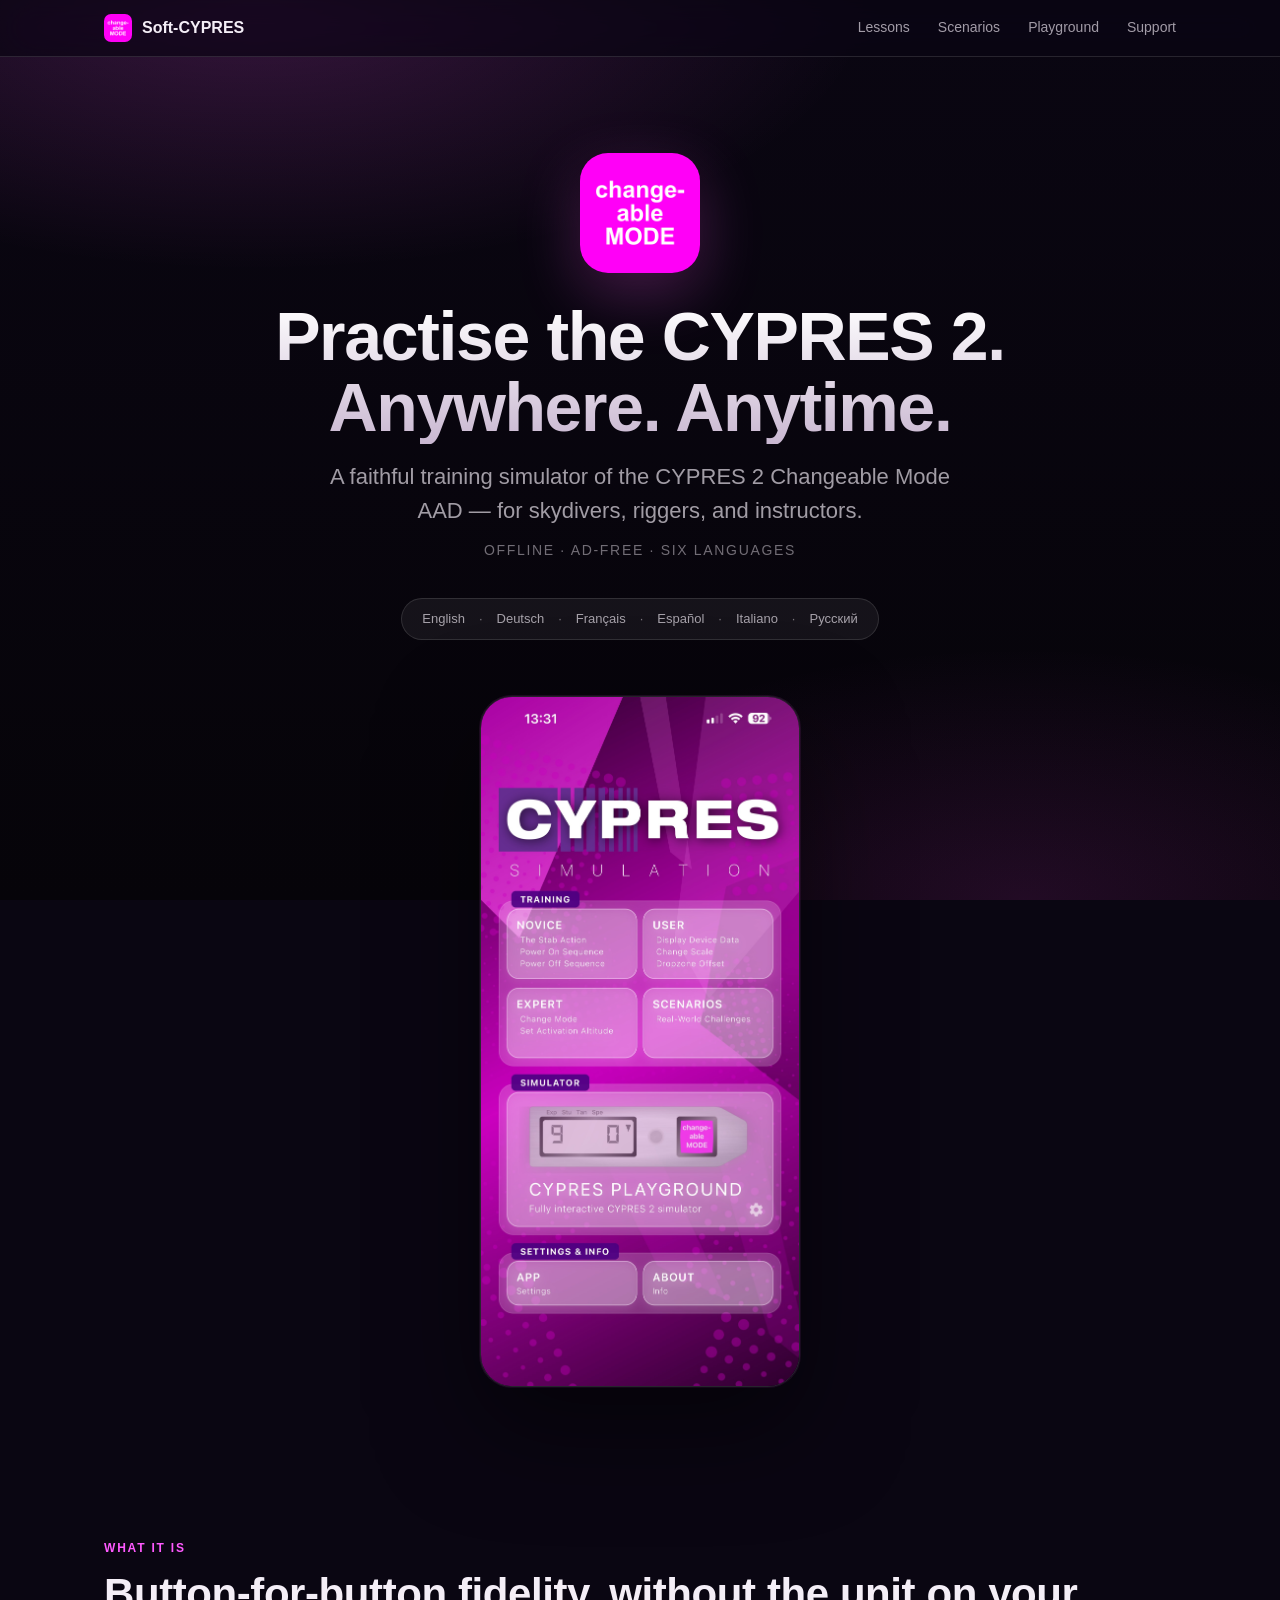
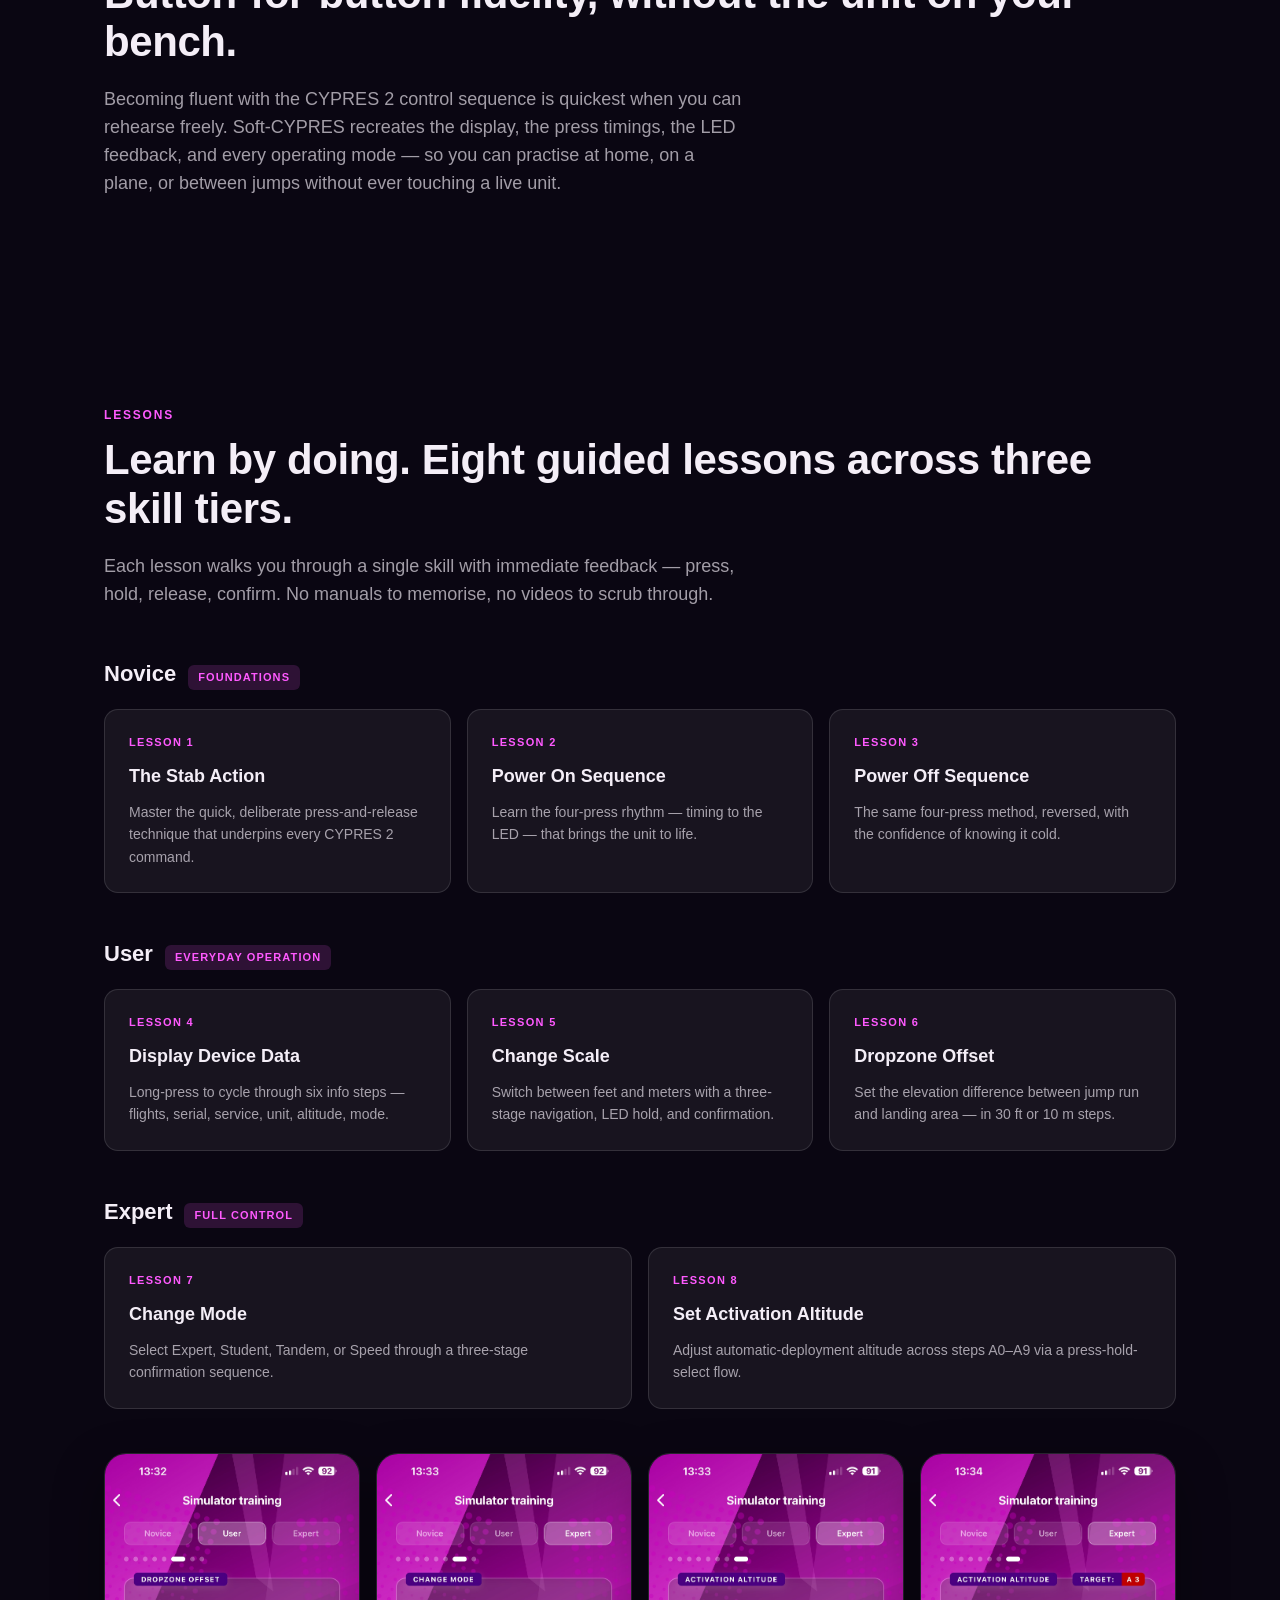
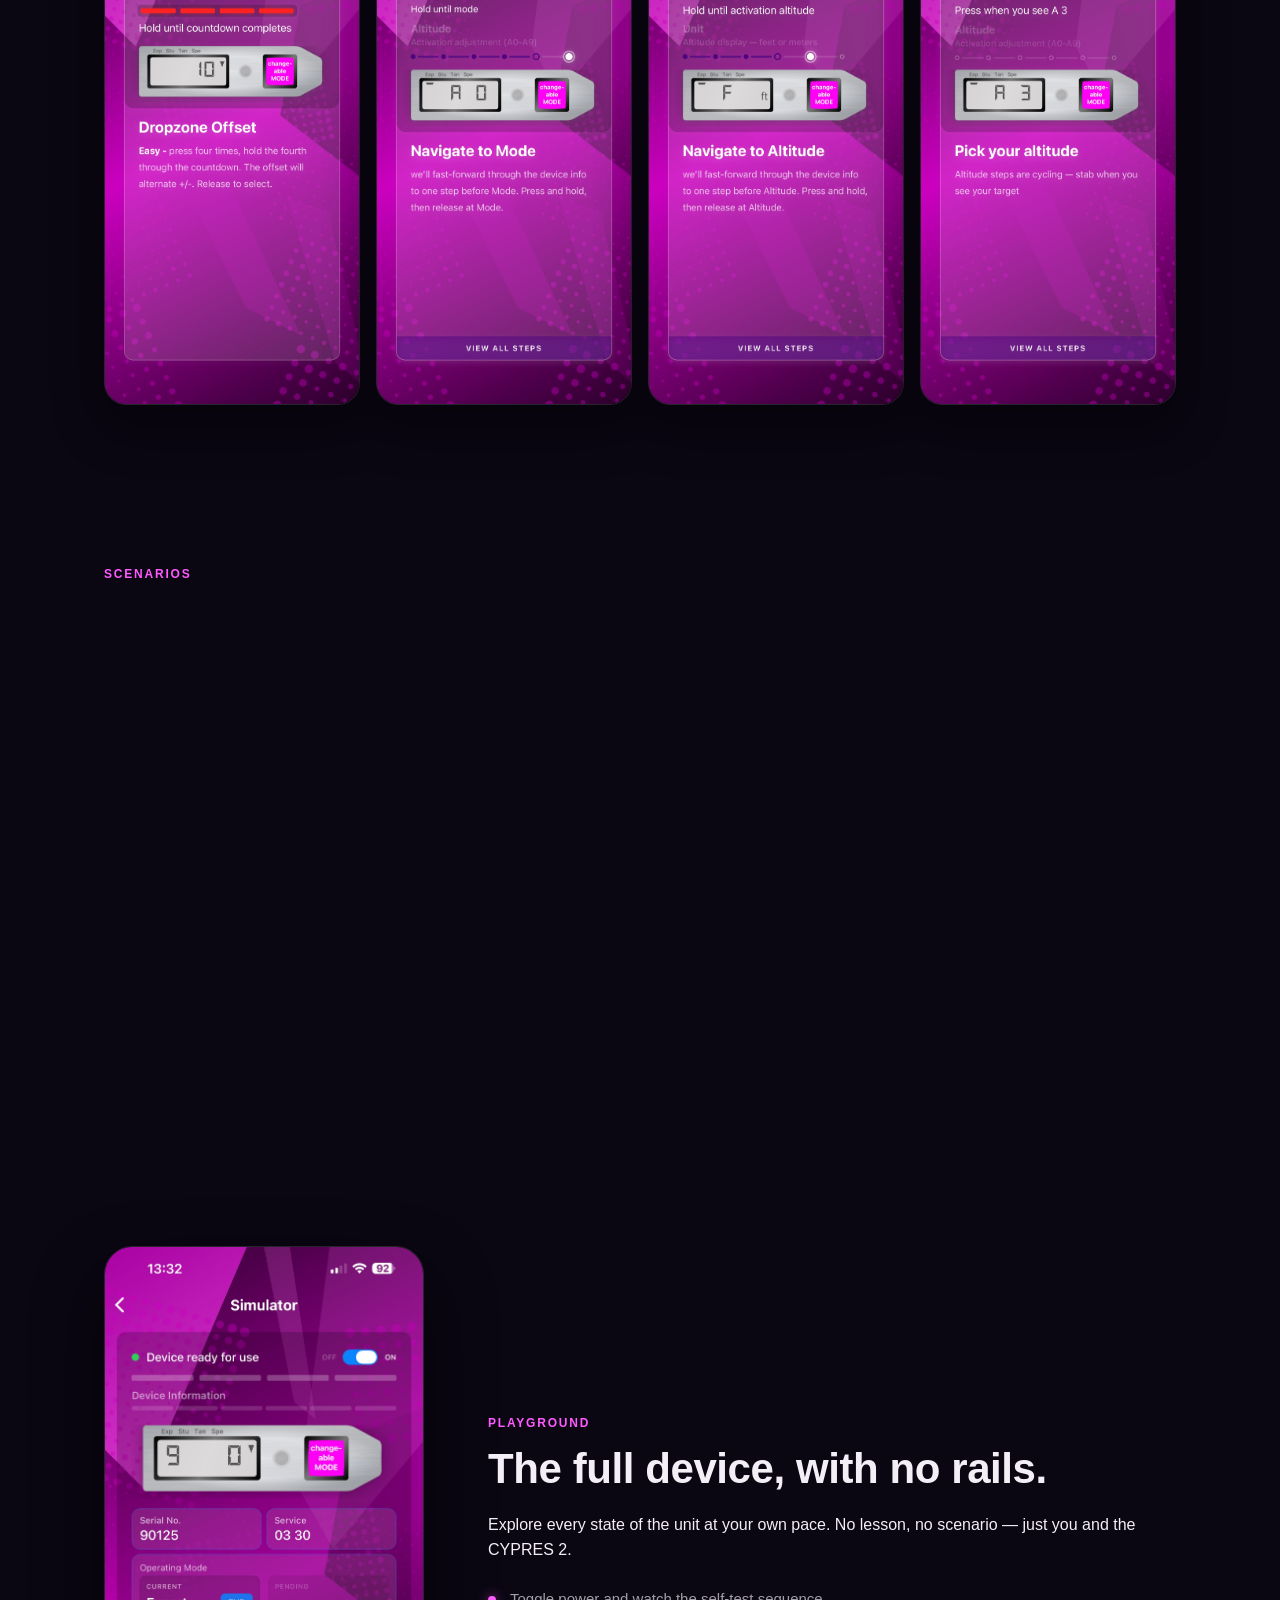
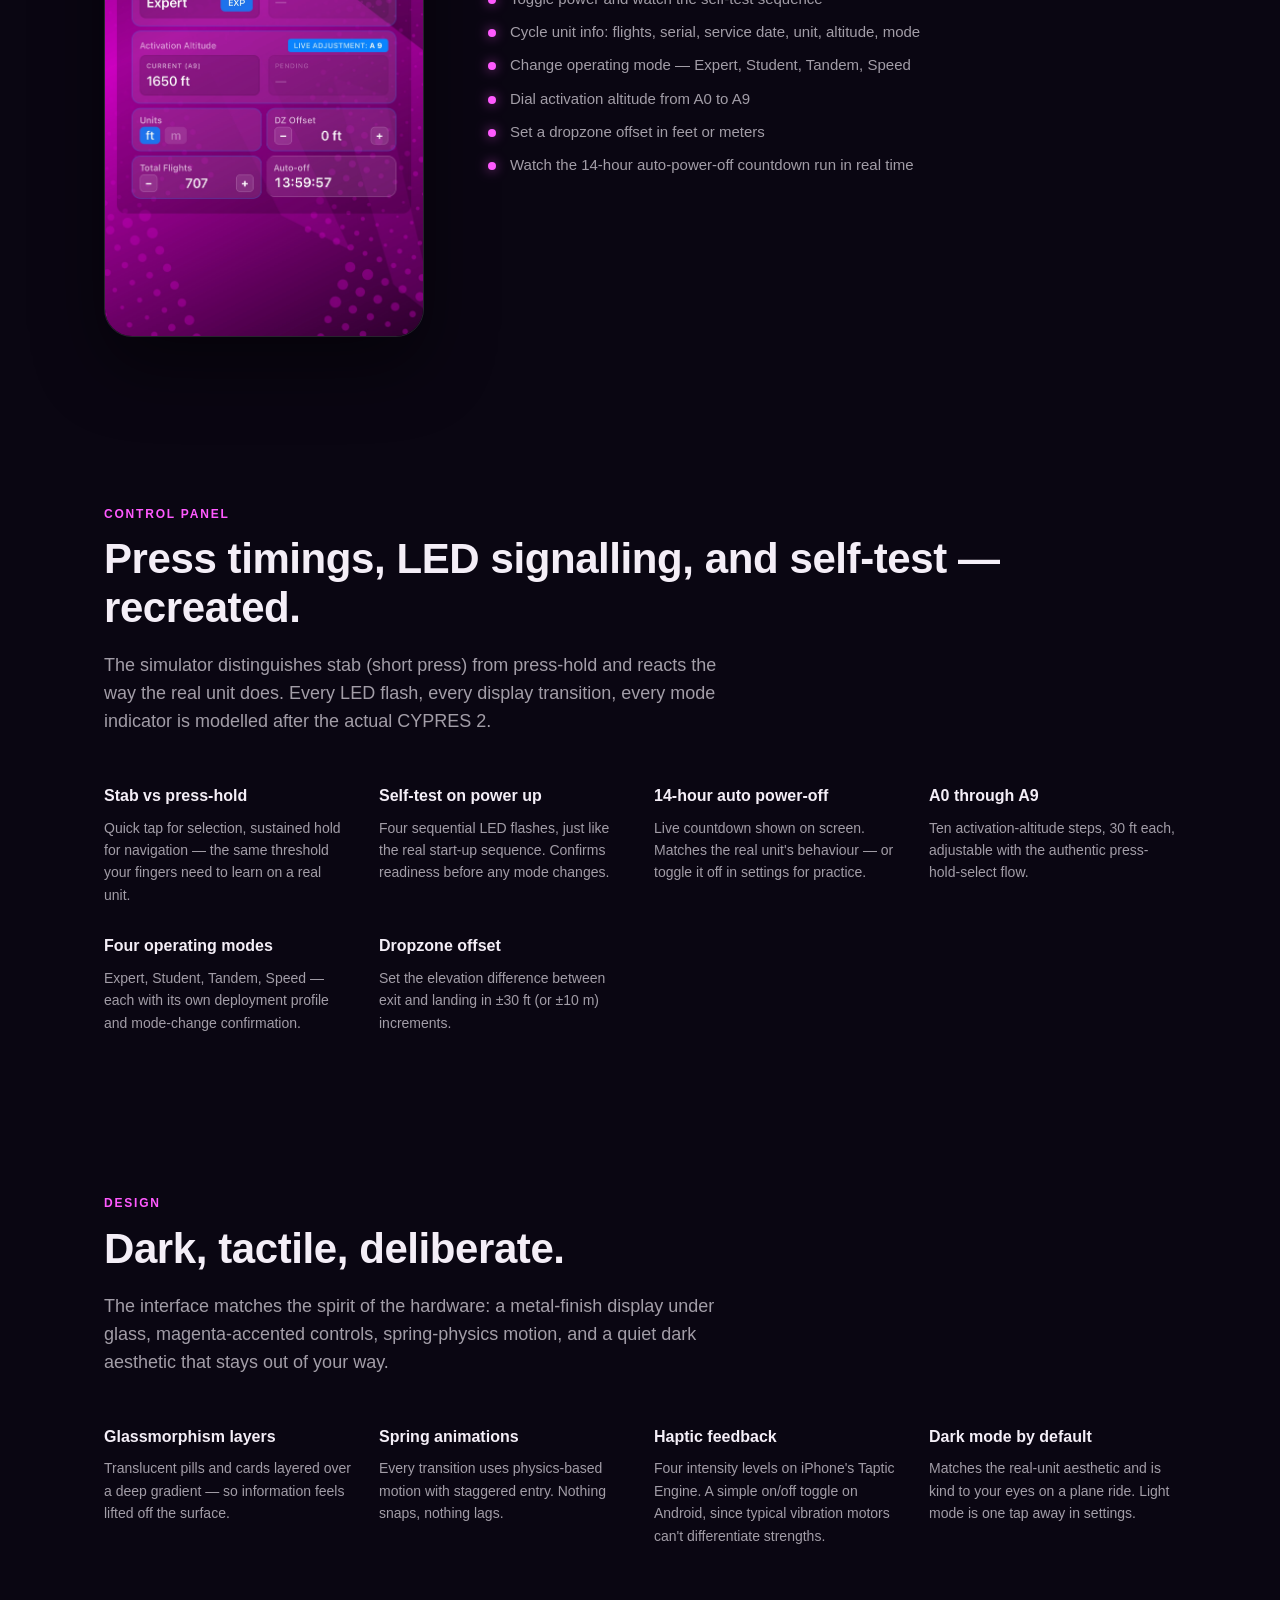
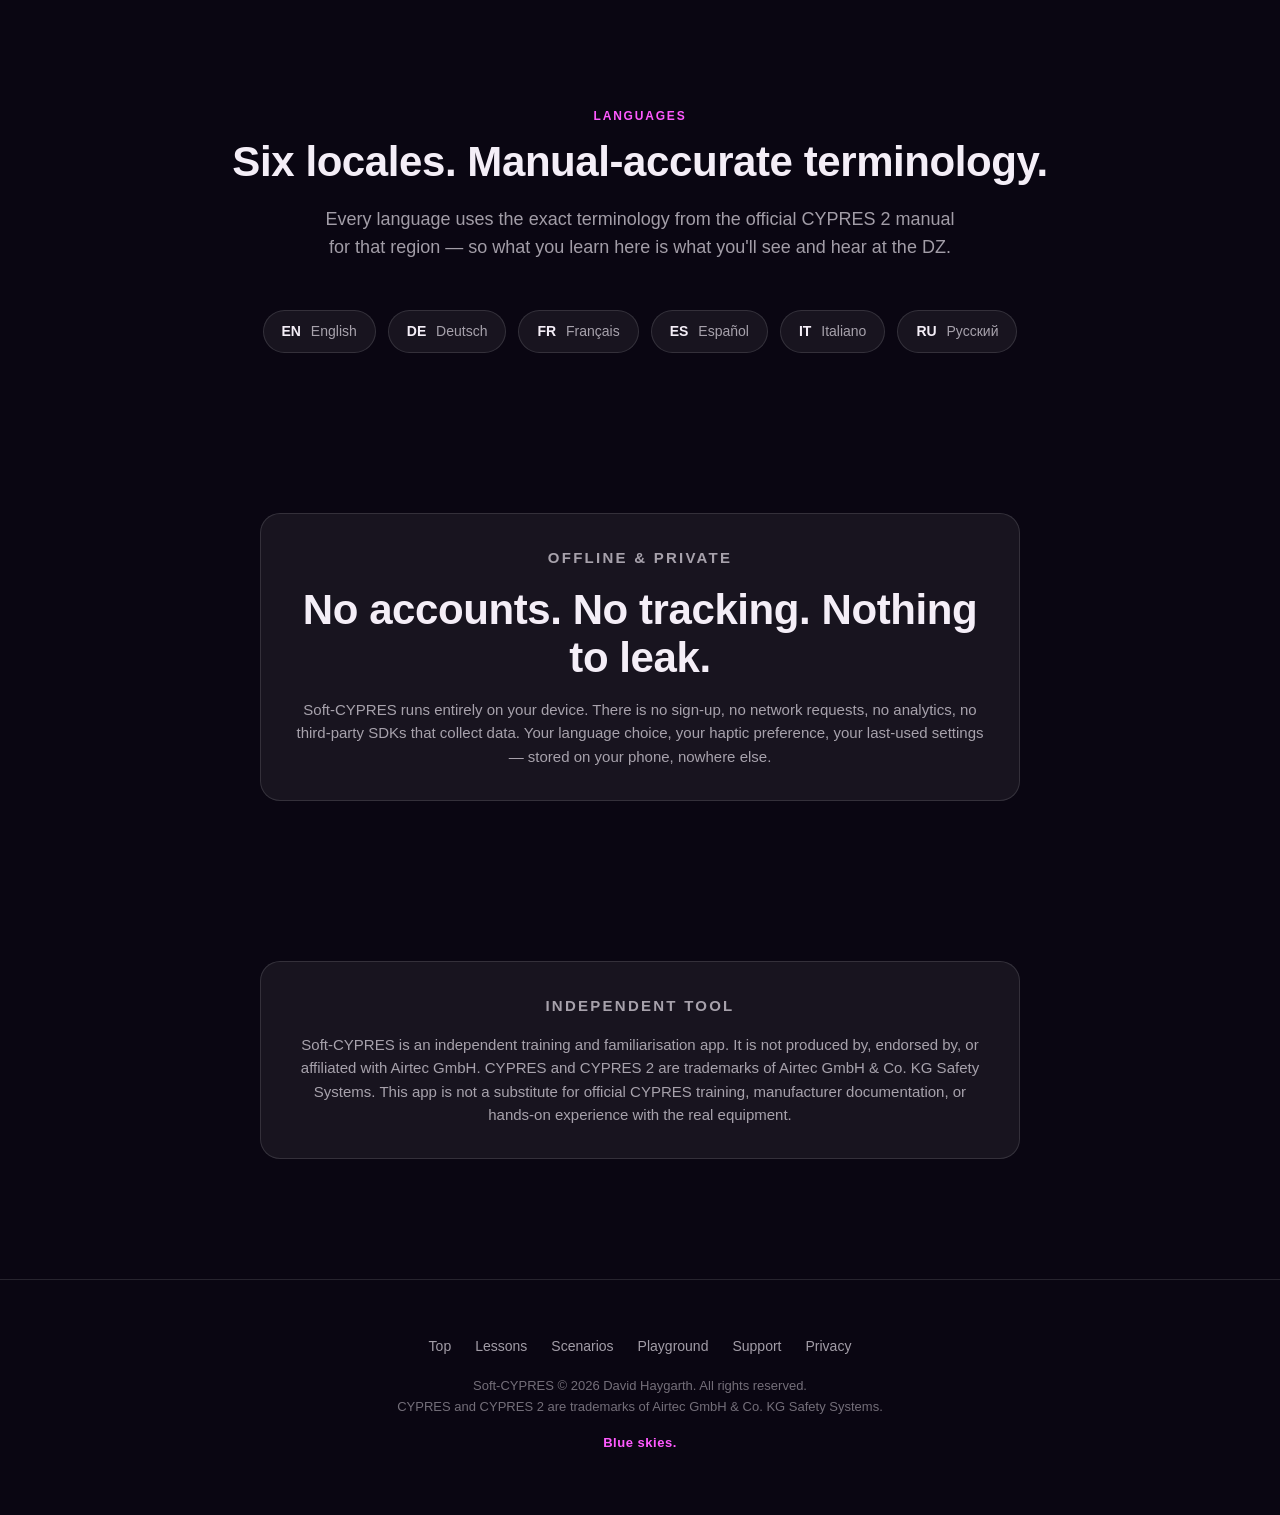
==== index.html @ c7fb8bf7 "feat: initial site — marketing, support, privacy Three-page static site for Soft-CYPRES: - index.htm" ====
<!doctype html>
<html lang="en">
<head>
<meta charset="utf-8">
<meta name="viewport" content="width=device-width, initial-scale=1">
<title>Soft-CYPRES — CYPRES 2 training simulator</title>
<meta name="description" content="A faithful training simulator for the CYPRES 2 Changeable Mode automatic activation device. Practise button sequences, lessons, and real-world scenarios — offline, ad-free, in six languages.">
<meta name="theme-color" content="#0a0612">
<meta property="og:title" content="Soft-CYPRES">
<meta property="og:description" content="A training simulator for the CYPRES 2 Changeable Mode AAD. Lessons, scenarios, full device playground.">
<meta property="og:image" content="assets/icon.png">
<meta property="og:type" content="website">
<link rel="icon" type="image/png" href="assets/icon.png">
<link rel="apple-touch-icon" href="assets/icon.png">
<link rel="stylesheet" href="styles.css">
</head>
<body>

<nav class="nav">
  <div class="nav-inner">
    <a href="#top" class="nav-brand">
      <img src="assets/icon.png" alt="">
      <span>Soft-CYPRES</span>
    </a>
    <div class="nav-links">
      <a href="#lessons">Lessons</a>
      <a href="#scenarios">Scenarios</a>
      <a href="#playground">Playground</a>
      <a href="support.html">Support</a>
    </div>
  </div>
</nav>

<main id="top">

  <section class="hero">
    <div class="container">
      <img src="assets/icon.png" alt="" class="hero-icon">
      <h1>Practise the CYPRES 2.<br>Anywhere. Anytime.</h1>
      <p class="hero-tagline">A faithful training simulator of the CYPRES 2 Changeable Mode AAD — for skydivers, riggers, and instructors.</p>
      <p class="hero-sub">Offline · Ad-free · Six languages</p>
      <div class="hero-lang-strip">
        <span>English</span><span>Deutsch</span><span>Français</span><span>Español</span><span>Italiano</span><span>Русский</span>
      </div>
      <img src="assets/screenshots/home.jpeg" alt="Soft-CYPRES home screen" class="hero-shot reveal">
    </div>
  </section>

  <section id="about">
    <div class="container">
      <p class="section-label">What it is</p>
      <h2 class="section-title reveal">Button-for-button fidelity, without the unit on your bench.</h2>
      <p class="section-intro reveal">
        Becoming fluent with the CYPRES 2 control sequence is quickest when you can rehearse freely.
        Soft-CYPRES recreates the display, the press timings, the LED feedback, and every operating mode —
        so you can practise at home, on a plane, or between jumps without ever touching a live unit.
      </p>
    </div>
  </section>

  <section id="lessons">
    <div class="container">
      <p class="section-label">Lessons</p>
      <h2 class="section-title reveal">Learn by doing. Eight guided lessons across three skill tiers.</h2>
      <p class="section-intro reveal">
        Each lesson walks you through a single skill with immediate feedback — press, hold, release, confirm.
        No manuals to memorise, no videos to scrub through.
      </p>

      <div class="lesson-group reveal">
        <div class="lesson-group-header">
          <h3>Novice</h3>
          <span class="group-badge">Foundations</span>
        </div>
        <div class="cards">
          <div class="card">
            <div class="card-tier">Lesson 1</div>
            <h3>The Stab Action</h3>
            <p>Master the quick, deliberate press-and-release technique that underpins every CYPRES 2 command.</p>
          </div>
          <div class="card">
            <div class="card-tier">Lesson 2</div>
            <h3>Power On Sequence</h3>
            <p>Learn the four-press rhythm — timing to the LED — that brings the unit to life.</p>
          </div>
          <div class="card">
            <div class="card-tier">Lesson 3</div>
            <h3>Power Off Sequence</h3>
            <p>The same four-press method, reversed, with the confidence of knowing it cold.</p>
          </div>
        </div>
      </div>

      <div class="lesson-group reveal">
        <div class="lesson-group-header">
          <h3>User</h3>
          <span class="group-badge">Everyday operation</span>
        </div>
        <div class="cards">
          <div class="card">
            <div class="card-tier">Lesson 4</div>
            <h3>Display Device Data</h3>
            <p>Long-press to cycle through six info steps — flights, serial, service, unit, altitude, mode.</p>
          </div>
          <div class="card">
            <div class="card-tier">Lesson 5</div>
            <h3>Change Scale</h3>
            <p>Switch between feet and meters with a three-stage navigation, LED hold, and confirmation.</p>
          </div>
          <div class="card">
            <div class="card-tier">Lesson 6</div>
            <h3>Dropzone Offset</h3>
            <p>Set the elevation difference between jump run and landing area — in 30 ft or 10 m steps.</p>
          </div>
        </div>
      </div>

      <div class="lesson-group reveal">
        <div class="lesson-group-header">
          <h3>Expert</h3>
          <span class="group-badge">Full control</span>
        </div>
        <div class="cards">
          <div class="card">
            <div class="card-tier">Lesson 7</div>
            <h3>Change Mode</h3>
            <p>Select Expert, Student, Tandem, or Speed through a three-stage confirmation sequence.</p>
          </div>
          <div class="card">
            <div class="card-tier">Lesson 8</div>
            <h3>Set Activation Altitude</h3>
            <p>Adjust automatic-deployment altitude across steps A0–A9 via a press-hold-select flow.</p>
          </div>
        </div>
      </div>

      <div class="screenshot-row">
        <img src="assets/screenshots/lesson-dropzone.jpeg" alt="Dropzone Offset lesson" class="reveal">
        <img src="assets/screenshots/lesson-change-mode.jpeg" alt="Change Mode lesson" class="reveal">
        <img src="assets/screenshots/lesson-altitude-unit.jpeg" alt="Activation Altitude lesson" class="reveal">
        <img src="assets/screenshots/lesson-altitude-target.jpeg" alt="Pick altitude target" class="reveal">
      </div>
    </div>
  </section>

  <section id="scenarios">
    <div class="container">
      <p class="section-label">Scenarios</p>
      <h2 class="section-title reveal">Sixteen real-world challenges.</h2>
      <p class="section-intro reveal">
        From an alpine demo in Switzerland to a wildcard jump at Eloy, each scenario gives you a briefing
        and drops you at the device — you configure it correctly or try again.
      </p>

      <div class="scenarios-grid">
        <div class="scenario-group reveal" style="--group-color: #3ea55e;">
          <div class="scenario-group-title">
            <h3>Offset</h3>
            <span class="scenario-count">5 scenarios</span>
          </div>
          <ul class="scenario-list">
            <li>Interlaken, Switzerland</li>
            <li>Empuriabrava, Spain</li>
            <li>Aviemore, Scotland</li>
            <li>Royal Albert Docks, London</li>
            <li>Camps Bay, Cape Town</li>
          </ul>
        </div>

        <div class="scenario-group reveal" style="--group-color: #2b97d6;">
          <div class="scenario-group-title">
            <h3>Activation</h3>
            <span class="scenario-count">7 scenarios</span>
          </div>
          <ul class="scenario-list">
            <li>Seychelles — radio mast</li>
            <li>Panama City — towers</li>
            <li>Singapore — skyscrapers</li>
            <li>Havana — memorial</li>
            <li>Rio — hotels</li>
            <li>Monaco — towers</li>
            <li>Victoria Falls — spray plume</li>
          </ul>
        </div>

        <div class="scenario-group reveal" style="--group-color: #9a6bff;">
          <div class="scenario-group-title">
            <h3>Combined</h3>
            <span class="scenario-count">4 scenarios</span>
          </div>
          <ul class="scenario-list">
            <li>Beach jump, Aruba</li>
            <li>Bogotá, Colombia</li>
            <li>Santorini, Greece</li>
            <li>Queenstown, New Zealand</li>
          </ul>
        </div>

        <div class="scenario-group reveal" style="--group-color: #e48a2a;">
          <div class="scenario-group-title">
            <h3>Wildcard</h3>
            <span class="scenario-count">2 scenarios</span>
          </div>
          <ul class="scenario-list">
            <li>Himalayas, Nepal — extreme altitude</li>
            <li>Eloy, Arizona — switch to meters</li>
          </ul>
        </div>
      </div>
    </div>
  </section>

  <section id="playground">
    <div class="container">
      <div class="split">
        <div class="split-image reveal">
          <img src="assets/screenshots/playground.jpeg" alt="Soft-CYPRES Playground">
        </div>
        <div class="split-content reveal">
          <p class="section-label">Playground</p>
          <h2 class="section-title">The full device, with no rails.</h2>
          <p>Explore every state of the unit at your own pace. No lesson, no scenario — just you and the CYPRES 2.</p>
          <ul>
            <li>Toggle power and watch the self-test sequence</li>
            <li>Cycle unit info: flights, serial, service date, unit, altitude, mode</li>
            <li>Change operating mode — Expert, Student, Tandem, Speed</li>
            <li>Dial activation altitude from A0 to A9</li>
            <li>Set a dropzone offset in feet or meters</li>
            <li>Watch the 14-hour auto-power-off countdown run in real time</li>
          </ul>
        </div>
      </div>
    </div>
  </section>

  <section id="fidelity">
    <div class="container">
      <p class="section-label">Control panel</p>
      <h2 class="section-title reveal">Press timings, LED signalling, and self-test — recreated.</h2>
      <p class="section-intro reveal">
        The simulator distinguishes stab (short press) from press-hold and reacts the way the real unit does.
        Every LED flash, every display transition, every mode indicator is modelled after the actual CYPRES 2.
      </p>
      <div class="feature-grid">
        <div class="feature reveal">
          <h4>Stab vs press-hold</h4>
          <p>Quick tap for selection, sustained hold for navigation — the same threshold your fingers need to learn on a real unit.</p>
        </div>
        <div class="feature reveal">
          <h4>Self-test on power up</h4>
          <p>Four sequential LED flashes, just like the real start-up sequence. Confirms readiness before any mode changes.</p>
        </div>
        <div class="feature reveal">
          <h4>14-hour auto power-off</h4>
          <p>Live countdown shown on screen. Matches the real unit's behaviour — or toggle it off in settings for practice.</p>
        </div>
        <div class="feature reveal">
          <h4>A0 through A9</h4>
          <p>Ten activation-altitude steps, 30 ft each, adjustable with the authentic press-hold-select flow.</p>
        </div>
        <div class="feature reveal">
          <h4>Four operating modes</h4>
          <p>Expert, Student, Tandem, Speed — each with its own deployment profile and mode-change confirmation.</p>
        </div>
        <div class="feature reveal">
          <h4>Dropzone offset</h4>
          <p>Set the elevation difference between exit and landing in ±30 ft (or ±10 m) increments.</p>
        </div>
      </div>
    </div>
  </section>

  <section id="design">
    <div class="container">
      <p class="section-label">Design</p>
      <h2 class="section-title reveal">Dark, tactile, deliberate.</h2>
      <p class="section-intro reveal">
        The interface matches the spirit of the hardware: a metal-finish display under glass, magenta-accented
        controls, spring-physics motion, and a quiet dark aesthetic that stays out of your way.
      </p>
      <div class="feature-grid">
        <div class="feature reveal">
          <h4>Glassmorphism layers</h4>
          <p>Translucent pills and cards layered over a deep gradient — so information feels lifted off the surface.</p>
        </div>
        <div class="feature reveal">
          <h4>Spring animations</h4>
          <p>Every transition uses physics-based motion with staggered entry. Nothing snaps, nothing lags.</p>
        </div>
        <div class="feature reveal">
          <h4>Haptic feedback</h4>
          <p>Four intensity levels on iPhone's Taptic Engine. A simple on/off toggle on Android, since typical vibration motors can't differentiate strengths.</p>
        </div>
        <div class="feature reveal">
          <h4>Dark mode by default</h4>
          <p>Matches the real-unit aesthetic and is kind to your eyes on a plane ride. Light mode is one tap away in settings.</p>
        </div>
      </div>
    </div>
  </section>

  <section id="languages">
    <div class="container" style="text-align: center;">
      <p class="section-label">Languages</p>
      <h2 class="section-title reveal">Six locales. Manual-accurate terminology.</h2>
      <p class="section-intro reveal" style="margin-left: auto; margin-right: auto;">
        Every language uses the exact terminology from the official CYPRES 2 manual for that region — so what you
        learn here is what you'll see and hear at the DZ.
      </p>
      <div class="lang-row">
        <span class="lang-pill"><strong>EN</strong> English</span>
        <span class="lang-pill"><strong>DE</strong> Deutsch</span>
        <span class="lang-pill"><strong>FR</strong> Français</span>
        <span class="lang-pill"><strong>ES</strong> Español</span>
        <span class="lang-pill"><strong>IT</strong> Italiano</span>
        <span class="lang-pill"><strong>RU</strong> Русский</span>
      </div>
    </div>
  </section>

  <section id="private">
    <div class="container">
      <div class="callout reveal">
        <p class="section-label" style="margin-bottom: 16px;">Offline &amp; private</p>
        <h2 class="section-title" style="margin-bottom: 16px;">No accounts. No tracking. Nothing to leak.</h2>
        <p>Soft-CYPRES runs entirely on your device. There is no sign-up, no network requests, no analytics, no third-party SDKs that collect data. Your language choice, your haptic preference, your last-used settings — stored on your phone, nowhere else.</p>
      </div>
    </div>
  </section>

  <section id="disclaimer">
    <div class="container">
      <div class="callout reveal">
        <p class="section-label" style="margin-bottom: 16px;">Independent tool</p>
        <p>Soft-CYPRES is an independent training and familiarisation app. It is not produced by, endorsed by, or affiliated with Airtec GmbH. CYPRES and CYPRES 2 are trademarks of Airtec GmbH &amp; Co. KG Safety Systems. This app is not a substitute for official CYPRES training, manufacturer documentation, or hands-on experience with the real equipment.</p>
      </div>
    </div>
  </section>

</main>

<footer>
  <div class="container">
    <div class="footer-links">
      <a href="#top">Top</a>
      <a href="#lessons">Lessons</a>
      <a href="#scenarios">Scenarios</a>
      <a href="#playground">Playground</a>
      <a href="support.html">Support</a>
      <a href="privacy.html">Privacy</a>
    </div>
    <p class="footer-copy">
      Soft-CYPRES © 2026 David Haygarth. All rights reserved.<br>
      CYPRES and CYPRES 2 are trademarks of Airtec GmbH &amp; Co. KG Safety Systems.
    </p>
    <p class="footer-sign-off">Blue skies.</p>
  </div>
</footer>

<script>
  const io = new IntersectionObserver((entries) => {
    entries.forEach(e => { if (e.isIntersecting) { e.target.classList.add('in'); io.unobserve(e.target); } });
  }, { threshold: 0.12, rootMargin: '0px 0px -40px 0px' });
  document.querySelectorAll('.reveal').forEach(el => io.observe(el));
</script>

</body>
</html>
---- styles.css ----
:root {
  --bg: #0a0612;
  --bg-deep: #060409;
  --surface: rgba(255, 255, 255, 0.06);
  --surface-strong: rgba(255, 255, 255, 0.1);
  --border: rgba(255, 255, 255, 0.12);
  --border-strong: rgba(255, 255, 255, 0.2);
  --text: #f4eef7;
  --text-muted: rgba(244, 238, 247, 0.65);
  --text-dim: rgba(244, 238, 247, 0.45);
  --accent: #ff5aff;
  --accent-deep: #c234c2;
  --radius: 14px;
  --radius-lg: 20px;
  --max-width: 1120px;
}

* { box-sizing: border-box; }

html { scroll-behavior: smooth; }

body {
  margin: 0;
  font-family: -apple-system, BlinkMacSystemFont, 'SF Pro Text', 'Segoe UI', Roboto, Helvetica, Arial, sans-serif;
  background: var(--bg);
  color: var(--text);
  line-height: 1.55;
  -webkit-font-smoothing: antialiased;
  overflow-x: hidden;
}

body::before {
  content: '';
  position: fixed;
  inset: 0;
  background:
    radial-gradient(ellipse 80% 50% at 20% 0%, rgba(255, 90, 255, 0.18), transparent 60%),
    radial-gradient(ellipse 60% 40% at 80% 100%, rgba(194, 52, 194, 0.15), transparent 70%),
    linear-gradient(180deg, var(--bg) 0%, var(--bg-deep) 100%);
  z-index: -1;
}

a { color: var(--accent); text-decoration: none; transition: opacity 0.2s; }
a:hover { opacity: 0.8; }

.container {
  max-width: var(--max-width);
  margin: 0 auto;
  padding: 0 24px;
}

/* Nav */
.nav {
  position: sticky;
  top: 0;
  background: rgba(10, 6, 18, 0.75);
  backdrop-filter: saturate(180%) blur(20px);
  -webkit-backdrop-filter: saturate(180%) blur(20px);
  border-bottom: 1px solid var(--border);
  z-index: 100;
}
.nav-inner {
  display: flex;
  align-items: center;
  justify-content: space-between;
  padding: 14px 24px;
  max-width: var(--max-width);
  margin: 0 auto;
}
.nav-brand {
  display: flex;
  align-items: center;
  gap: 10px;
  color: var(--text);
  font-weight: 600;
  font-size: 16px;
}
.nav-brand img { width: 28px; height: 28px; border-radius: 7px; }
.nav-links { display: flex; gap: 28px; }
.nav-links a { color: var(--text-muted); font-size: 14px; font-weight: 500; }
.nav-links a:hover { color: var(--text); opacity: 1; }
@media (max-width: 560px) { .nav-links { gap: 16px; } .nav-links a { font-size: 13px; } }

/* Hero */
.hero {
  padding: 96px 0 72px;
  text-align: center;
}
.hero-icon {
  width: 120px;
  height: 120px;
  border-radius: 28px;
  margin: 0 auto 28px;
  display: block;
  box-shadow: 0 20px 60px rgba(255, 90, 255, 0.25), 0 8px 24px rgba(0, 0, 0, 0.5);
  animation: float 6s ease-in-out infinite;
}
@keyframes float {
  0%, 100% { transform: translateY(0); }
  50% { transform: translateY(-8px); }
}
.hero h1 {
  font-size: clamp(40px, 7vw, 68px);
  font-weight: 800;
  letter-spacing: -0.02em;
  margin: 0 0 16px;
  line-height: 1.05;
  background: linear-gradient(180deg, #fff 0%, #c9b7d1 100%);
  -webkit-background-clip: text;
  background-clip: text;
  -webkit-text-fill-color: transparent;
}
.hero-tagline {
  font-size: clamp(18px, 2.4vw, 22px);
  color: var(--text-muted);
  max-width: 640px;
  margin: 0 auto 12px;
}
.hero-sub {
  font-size: 14px;
  color: var(--text-dim);
  margin: 0 0 36px;
  text-transform: uppercase;
  letter-spacing: 0.12em;
}
.hero-lang-strip {
  display: inline-flex;
  gap: 14px;
  padding: 10px 20px;
  background: var(--surface);
  border: 1px solid var(--border);
  border-radius: 999px;
  margin-bottom: 56px;
  font-size: 13px;
  color: var(--text-muted);
  font-weight: 500;
}
.hero-lang-strip span:not(:last-child)::after {
  content: '·';
  margin-left: 14px;
  color: var(--text-dim);
}
.hero-shot {
  max-width: 320px;
  width: 100%;
  border-radius: 32px;
  border: 1px solid var(--border);
  box-shadow: 0 40px 100px rgba(0, 0, 0, 0.5), 0 0 0 1px rgba(255, 90, 255, 0.1);
  display: block;
  margin: 0 auto;
}

/* Sections */
section {
  padding: 80px 0;
  position: relative;
}
.section-label {
  font-size: 12px;
  font-weight: 700;
  text-transform: uppercase;
  letter-spacing: 0.15em;
  color: var(--accent);
  margin: 0 0 12px;
}
.section-title {
  font-size: clamp(28px, 4vw, 42px);
  font-weight: 700;
  letter-spacing: -0.01em;
  margin: 0 0 20px;
  line-height: 1.15;
}
.section-intro {
  font-size: 18px;
  color: var(--text-muted);
  max-width: 640px;
  margin: 0 0 48px;
}

/* Card grid */
.cards {
  display: grid;
  grid-template-columns: repeat(auto-fit, minmax(260px, 1fr));
  gap: 16px;
}
.card {
  padding: 24px;
  background: var(--surface);
  border: 1px solid var(--border);
  border-radius: var(--radius);
  transition: transform 0.3s ease, border-color 0.3s ease, background 0.3s ease;
}
.card:hover {
  transform: translateY(-3px);
  border-color: var(--border-strong);
  background: var(--surface-strong);
}
.card-tier {
  font-size: 11px;
  font-weight: 700;
  text-transform: uppercase;
  letter-spacing: 0.12em;
  color: var(--accent);
  margin-bottom: 12px;
}
.card h3 {
  margin: 0 0 10px;
  font-size: 18px;
  font-weight: 600;
}
.card p {
  margin: 0;
  color: var(--text-muted);
  font-size: 14px;
  line-height: 1.6;
}

/* Lessons — grouped */
.lesson-group { margin-bottom: 44px; }
.lesson-group:last-child { margin-bottom: 0; }
.lesson-group-header {
  display: flex;
  align-items: baseline;
  gap: 12px;
  margin-bottom: 18px;
}
.lesson-group-header h3 {
  margin: 0;
  font-size: 22px;
  font-weight: 700;
}
.lesson-group-header .group-badge {
  font-size: 11px;
  font-weight: 700;
  text-transform: uppercase;
  letter-spacing: 0.1em;
  padding: 4px 10px;
  background: rgba(255, 90, 255, 0.15);
  color: var(--accent);
  border-radius: 6px;
}

/* Scenario chips */
.scenarios-grid {
  display: grid;
  grid-template-columns: repeat(auto-fit, minmax(240px, 1fr));
  gap: 16px;
}
.scenario-group {
  padding: 24px;
  background: var(--surface);
  border: 1px solid var(--border);
  border-radius: var(--radius);
  border-left: 3px solid var(--group-color, var(--accent));
}
.scenario-group-title {
  display: flex;
  align-items: center;
  justify-content: space-between;
  margin-bottom: 14px;
}
.scenario-group-title h3 {
  margin: 0;
  font-size: 17px;
  font-weight: 600;
}
.scenario-count {
  font-size: 12px;
  color: var(--text-dim);
  font-weight: 600;
}
.scenario-list {
  margin: 0;
  padding: 0;
  list-style: none;
  display: flex;
  flex-direction: column;
  gap: 8px;
}
.scenario-list li {
  font-size: 14px;
  color: var(--text-muted);
  display: flex;
  align-items: baseline;
  gap: 8px;
}
.scenario-list li::before {
  content: '·';
  color: var(--group-color, var(--accent));
  font-weight: 700;
}

/* Split layout: screenshot + content */
.split {
  display: grid;
  grid-template-columns: minmax(240px, 320px) 1fr;
  gap: 64px;
  align-items: center;
}
.split-reverse { grid-template-columns: 1fr minmax(240px, 320px); }
.split-reverse .split-image { order: 2; }
@media (max-width: 820px) {
  .split, .split-reverse { grid-template-columns: 1fr; gap: 32px; }
  .split-reverse .split-image { order: 0; }
}
.split-image img {
  width: 100%;
  border-radius: 28px;
  border: 1px solid var(--border);
  box-shadow: 0 30px 70px rgba(0, 0, 0, 0.45);
}
.split-content h2 { margin-top: 0; }
.split-content ul {
  padding: 0;
  margin: 24px 0 0;
  list-style: none;
  display: flex;
  flex-direction: column;
  gap: 10px;
}
.split-content ul li {
  padding-left: 22px;
  position: relative;
  color: var(--text-muted);
  font-size: 15px;
}
.split-content ul li::before {
  content: '';
  position: absolute;
  left: 0;
  top: 9px;
  width: 8px;
  height: 8px;
  border-radius: 50%;
  background: var(--accent);
  box-shadow: 0 0 12px rgba(255, 90, 255, 0.6);
}

/* Lesson screenshots row */
.screenshot-row {
  display: grid;
  grid-template-columns: repeat(auto-fit, minmax(180px, 1fr));
  gap: 16px;
  margin-top: 40px;
}
.screenshot-row img {
  width: 100%;
  border-radius: 22px;
  border: 1px solid var(--border);
  box-shadow: 0 20px 50px rgba(0, 0, 0, 0.4);
  transition: transform 0.3s;
}
.screenshot-row img:hover { transform: translateY(-6px) scale(1.02); }

/* Feature dots grid */
.feature-grid {
  display: grid;
  grid-template-columns: repeat(auto-fit, minmax(220px, 1fr));
  gap: 28px;
}
.feature {
  padding: 0;
}
.feature h4 {
  font-size: 16px;
  font-weight: 600;
  margin: 0 0 8px;
  color: var(--text);
}
.feature p {
  margin: 0;
  color: var(--text-muted);
  font-size: 14px;
  line-height: 1.6;
}

/* Language row */
.lang-row {
  display: flex;
  flex-wrap: wrap;
  justify-content: center;
  gap: 12px;
  margin-top: 32px;
}
.lang-pill {
  padding: 10px 18px;
  background: var(--surface);
  border: 1px solid var(--border);
  border-radius: 999px;
  font-size: 14px;
  font-weight: 500;
  color: var(--text-muted);
  transition: all 0.2s;
}
.lang-pill:hover {
  border-color: var(--accent);
  color: var(--text);
}
.lang-pill strong {
  color: var(--text);
  font-weight: 600;
  margin-right: 6px;
}

/* Disclaimer & privacy note */
.callout {
  padding: 32px;
  background: var(--surface);
  border: 1px solid var(--border);
  border-radius: var(--radius-lg);
  text-align: center;
  max-width: 760px;
  margin: 0 auto;
}
.callout p { margin: 0 0 12px; color: var(--text-muted); font-size: 15px; }
.callout p:last-child { margin-bottom: 0; }

/* Footer */
footer {
  padding: 56px 0 48px;
  border-top: 1px solid var(--border);
  margin-top: 40px;
  text-align: center;
}
.footer-links {
  display: flex;
  justify-content: center;
  gap: 24px;
  margin-bottom: 18px;
  flex-wrap: wrap;
}
.footer-links a { color: var(--text-muted); font-size: 14px; }
.footer-copy {
  font-size: 13px;
  color: var(--text-dim);
  max-width: 640px;
  margin: 0 auto;
  line-height: 1.6;
}
.footer-sign-off {
  margin-top: 16px;
  font-size: 13px;
  color: var(--accent);
  font-weight: 600;
  letter-spacing: 0.04em;
}

/* Support page specifics */
.faq { margin-top: 32px; }
.faq details {
  background: var(--surface);
  border: 1px solid var(--border);
  border-radius: var(--radius);
  padding: 20px 24px;
  margin-bottom: 12px;
  transition: background 0.2s;
}
.faq details[open] { background: var(--surface-strong); }
.faq summary {
  cursor: pointer;
  font-weight: 600;
  font-size: 16px;
  list-style: none;
}
.faq summary::-webkit-details-marker { display: none; }
.faq summary::after {
  content: '+';
  float: right;
  color: var(--accent);
  font-size: 22px;
  line-height: 1;
  transition: transform 0.2s;
}
.faq details[open] summary::after { content: '−'; }
.faq details > *:not(summary) {
  margin-top: 14px;
  color: var(--text-muted);
  font-size: 15px;
  line-height: 1.7;
}
.contact-block {
  padding: 32px;
  background: var(--surface);
  border: 1px solid var(--border);
  border-radius: var(--radius-lg);
  text-align: center;
}
.contact-block a {
  display: inline-block;
  font-size: 18px;
  font-weight: 600;
  margin-top: 8px;
}

/* Privacy page */
.prose { max-width: 720px; margin: 0 auto; }
.prose h2 { margin-top: 40px; font-size: 22px; }
.prose p, .prose ul { color: var(--text-muted); font-size: 16px; line-height: 1.7; }
.prose ul { padding-left: 22px; }
.prose ul li { margin-bottom: 6px; }
.prose .meta { font-size: 13px; color: var(--text-dim); margin-bottom: 32px; }

/* Reveal on scroll */
.reveal {
  opacity: 0;
  transform: translateY(20px);
  transition: opacity 0.7s ease, transform 0.7s ease;
}
.reveal.in {
  opacity: 1;
  transform: translateY(0);
}
@media (prefers-reduced-motion: reduce) {
  *, *::before, *::after {
    animation-duration: 0.01ms !important;
    transition-duration: 0.01ms !important;
  }
  .reveal { opacity: 1; transform: none; }
}
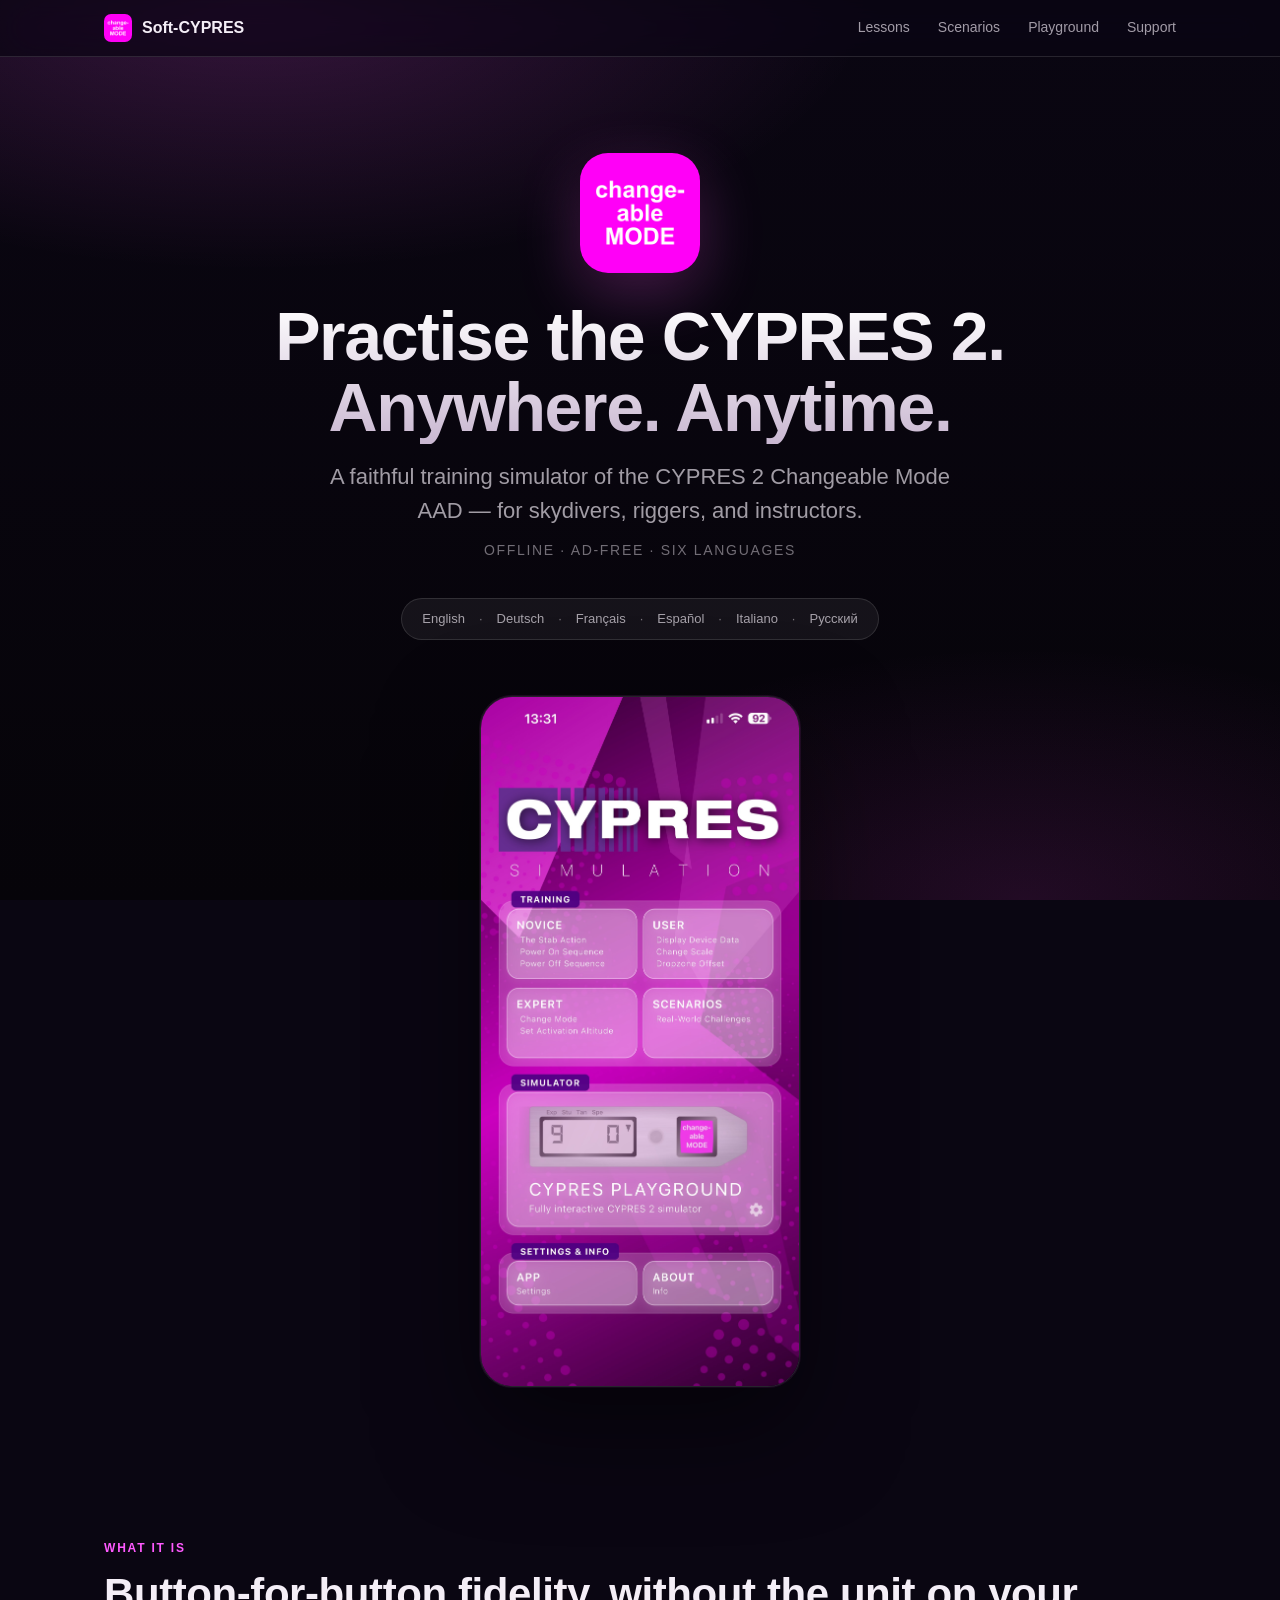
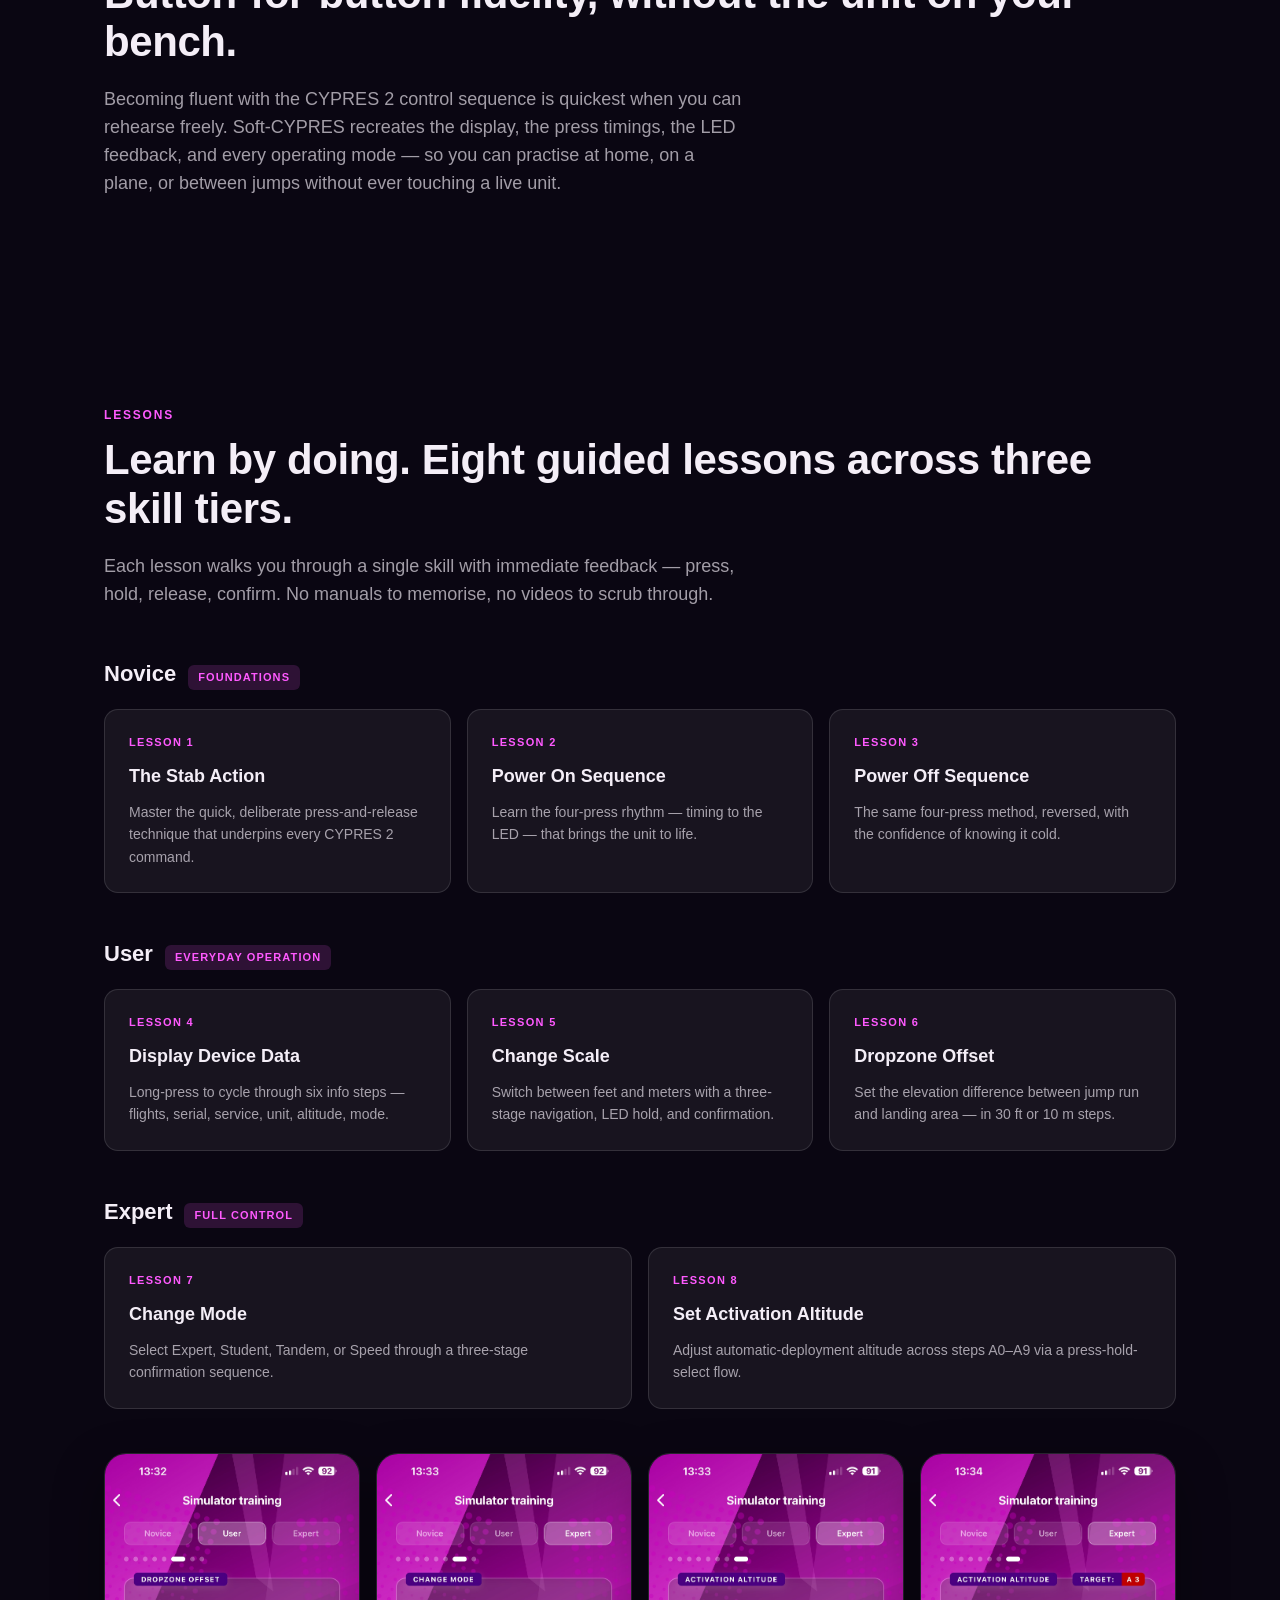
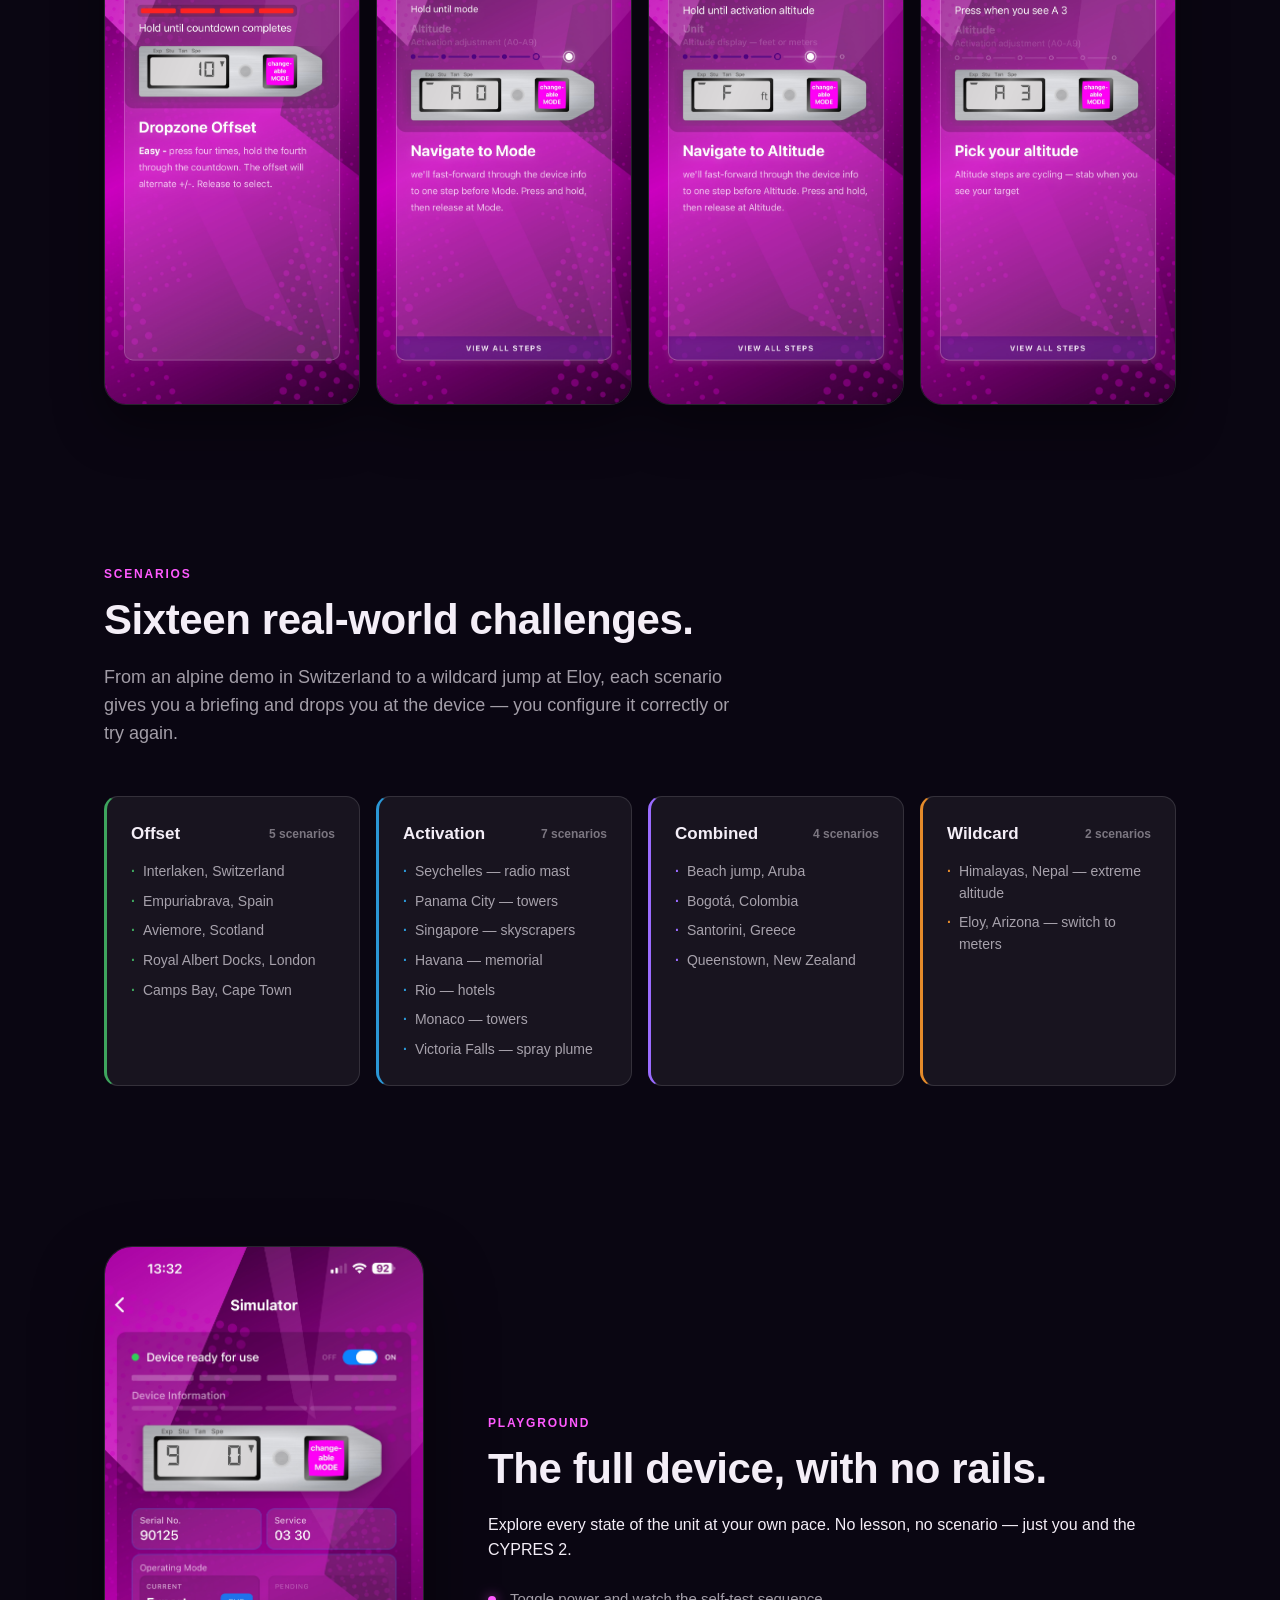
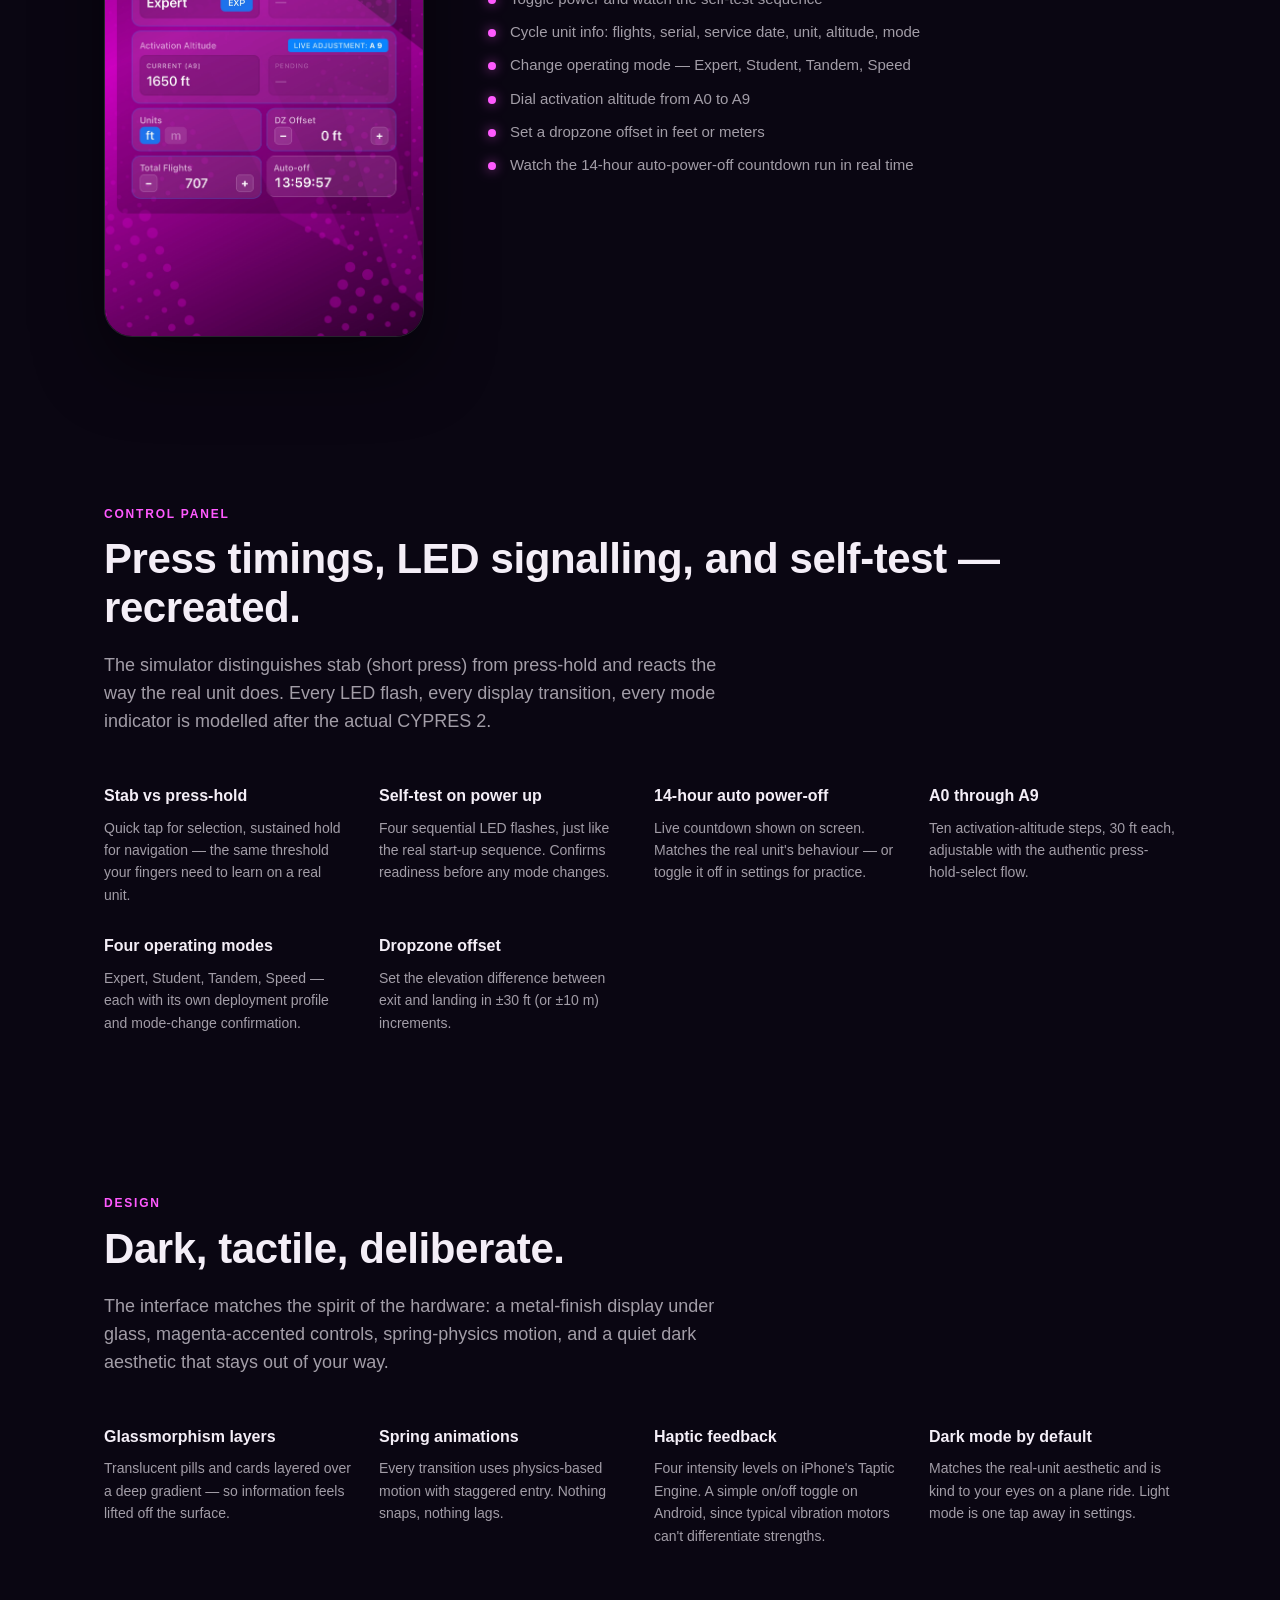
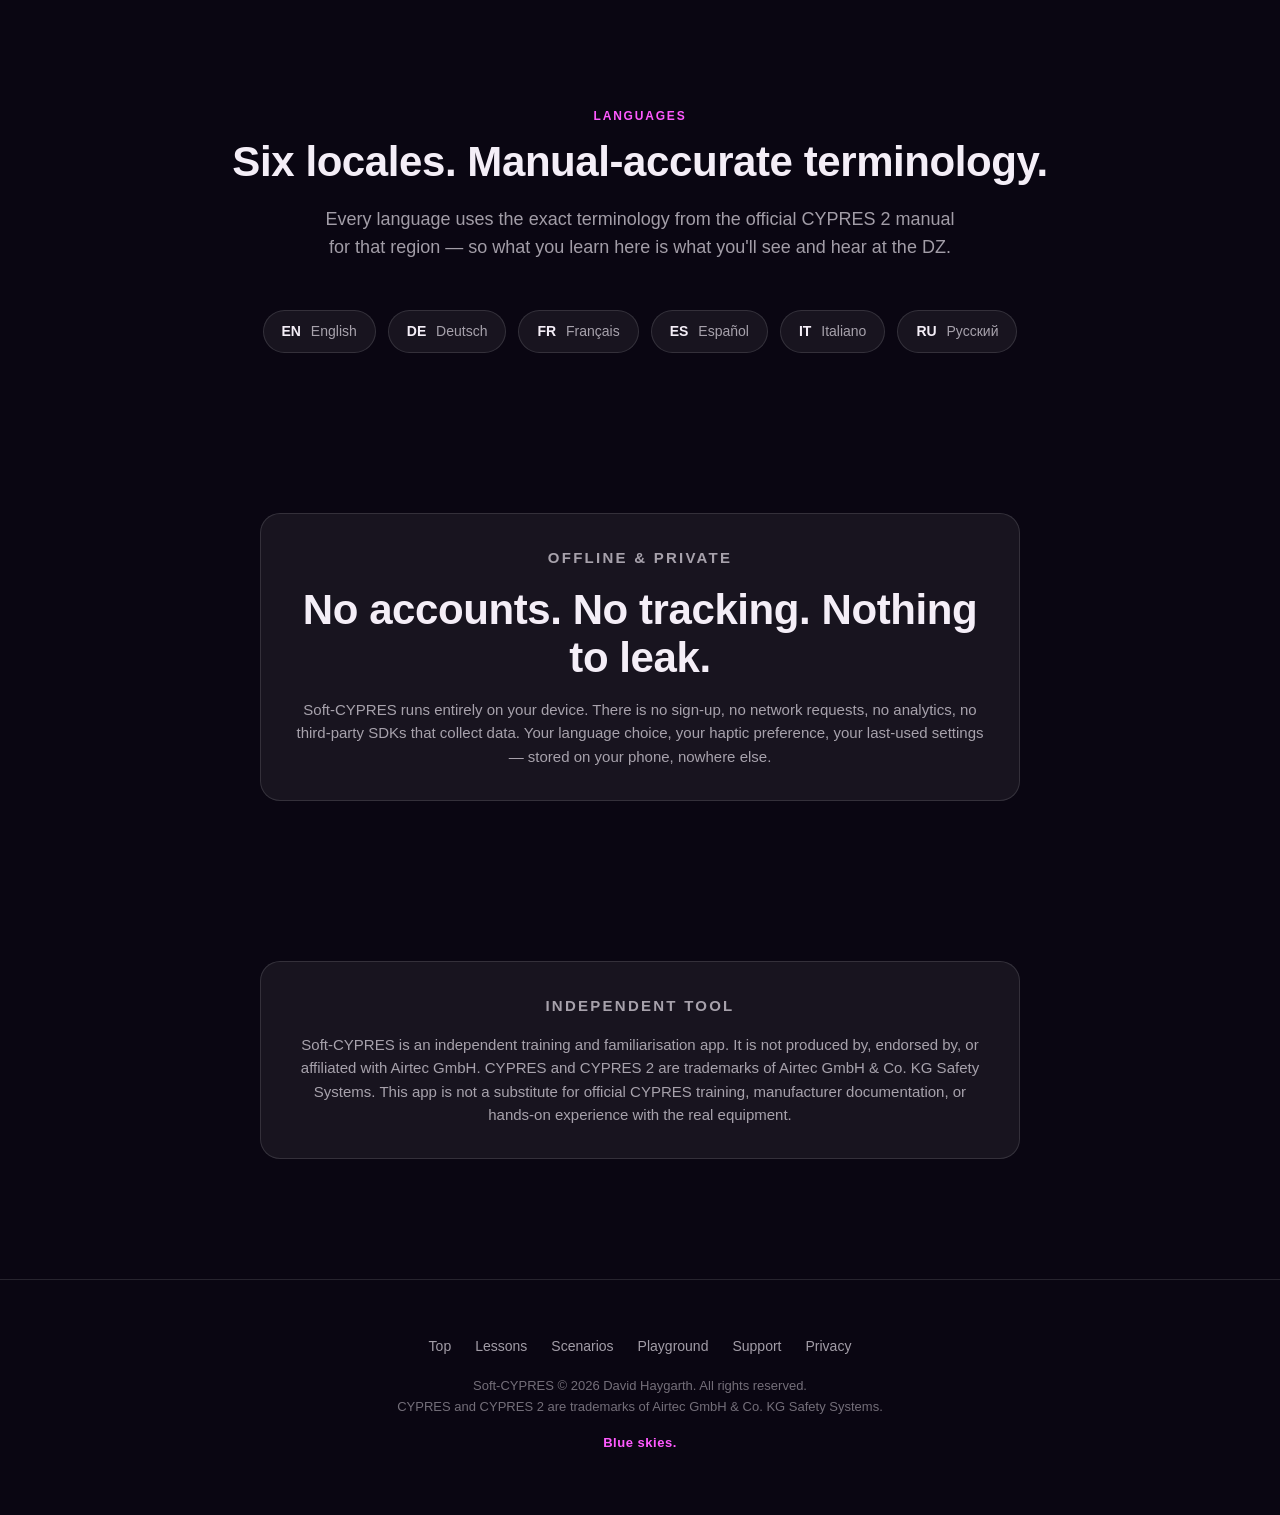
==== commit a3fb4c9f: "feat: mobile-first nav burger, responsive polish - Add burger menu below 720px width (prevents brand" ====
--- a/index.html
+++ b/index.html
@@ -22,7 +22,14 @@
       <img src="assets/icon.png" alt="">
       <span>Soft-CYPRES</span>
     </a>
-    <div class="nav-links">
+    <button class="nav-burger" type="button" aria-label="Toggle menu" aria-expanded="false" aria-controls="nav-links">
+      <svg width="22" height="22" viewBox="0 0 24 24" fill="none" stroke="currentColor" stroke-width="2" stroke-linecap="round">
+        <line x1="3" y1="6" x2="21" y2="6"/>
+        <line x1="3" y1="12" x2="21" y2="12"/>
+        <line x1="3" y1="18" x2="21" y2="18"/>
+      </svg>
+    </button>
+    <div class="nav-links" id="nav-links">
       <a href="#lessons">Lessons</a>
       <a href="#scenarios">Scenarios</a>
       <a href="#playground">Playground</a>
@@ -357,12 +364,7 @@
   </div>
 </footer>
 
-<script>
-  const io = new IntersectionObserver((entries) => {
-    entries.forEach(e => { if (e.isIntersecting) { e.target.classList.add('in'); io.unobserve(e.target); } });
-  }, { threshold: 0.12, rootMargin: '0px 0px -40px 0px' });
-  document.querySelectorAll('.reveal').forEach(el => io.observe(el));
-</script>
+<script src="script.js" defer></script>
 
 </body>
 </html>
--- a/styles.css
+++ b/styles.css
@@ -66,6 +66,7 @@
   padding: 14px 24px;
   max-width: var(--max-width);
   margin: 0 auto;
+  position: relative;
 }
 .nav-brand {
   display: flex;
@@ -74,17 +75,76 @@
   color: var(--text);
   font-weight: 600;
   font-size: 16px;
+  white-space: nowrap;
 }
 .nav-brand img { width: 28px; height: 28px; border-radius: 7px; }
 .nav-links { display: flex; gap: 28px; }
 .nav-links a { color: var(--text-muted); font-size: 14px; font-weight: 500; }
 .nav-links a:hover { color: var(--text); opacity: 1; }
-@media (max-width: 560px) { .nav-links { gap: 16px; } .nav-links a { font-size: 13px; } }
+.nav-burger {
+  display: none;
+  background: transparent;
+  border: 0;
+  padding: 8px;
+  cursor: pointer;
+  color: var(--text);
+  border-radius: 8px;
+  transition: background 0.15s;
+}
+.nav-burger:hover, .nav-burger:focus-visible { background: var(--surface); outline: none; }
+.nav-burger svg { display: block; transition: transform 0.2s; }
+.nav.open .nav-burger svg { transform: rotate(90deg); }
+
+@media (max-width: 720px) {
+  .nav-burger { display: block; }
+  .nav-links {
+    position: absolute;
+    top: 100%;
+    left: 0;
+    right: 0;
+    flex-direction: column;
+    background: rgba(10, 6, 18, 0.97);
+    backdrop-filter: saturate(180%) blur(24px);
+    -webkit-backdrop-filter: saturate(180%) blur(24px);
+    border-bottom: 1px solid var(--border);
+    padding: 18px 24px 24px;
+    gap: 0;
+    transform: translateY(-6px);
+    opacity: 0;
+    pointer-events: none;
+    transition: opacity 0.18s ease, transform 0.18s ease;
+  }
+  .nav-links a {
+    font-size: 16px;
+    padding: 12px 0;
+    border-bottom: 1px solid var(--border);
+  }
+  .nav-links a:last-child { border-bottom: 0; }
+  .nav.open .nav-links {
+    transform: translateY(0);
+    opacity: 1;
+    pointer-events: auto;
+  }
+}
 
 /* Hero */
 .hero {
   padding: 96px 0 72px;
   text-align: center;
+}
+@media (max-width: 640px) {
+  .hero { padding: 56px 0 48px; }
+  .hero-icon { width: 96px; height: 96px; border-radius: 22px; margin-bottom: 22px; }
+  .hero-lang-strip {
+    padding: 10px 18px;
+    font-size: 12px;
+    gap: 10px;
+    margin-bottom: 40px;
+    max-width: calc(100% - 16px);
+    flex-wrap: wrap;
+    justify-content: center;
+  }
+  .hero-lang-strip span:not(:last-child)::after { margin-left: 10px; }
 }
 .hero-icon {
   width: 120px;
@@ -155,6 +215,19 @@
   padding: 80px 0;
   position: relative;
 }
+@media (max-width: 640px) {
+  section { padding: 56px 0; }
+  .container { padding: 0 20px; }
+  .section-intro { font-size: 16px; margin-bottom: 36px; }
+  .card { padding: 20px; }
+  .scenario-group { padding: 20px; }
+  .callout { padding: 26px 22px; }
+  .split { gap: 28px; }
+  .screenshot-row { gap: 14px; margin-top: 32px; }
+  .lesson-group { margin-bottom: 32px; }
+  .lesson-group-header h3 { font-size: 20px; }
+  .feature-grid { gap: 22px; }
+}
 .section-label {
   font-size: 12px;
   font-weight: 700;
@@ -382,6 +455,17 @@
   gap: 12px;
   margin-top: 32px;
 }
+@media (max-width: 560px) {
+  .lang-row {
+    flex-direction: column;
+    align-items: stretch;
+    gap: 8px;
+    max-width: 320px;
+    margin-left: auto;
+    margin-right: auto;
+  }
+  .lang-pill { text-align: center; }
+}
 .lang-pill {
   padding: 10px 18px;
   background: var(--surface);
@@ -422,12 +506,18 @@
   margin-top: 40px;
   text-align: center;
 }
+@media (max-width: 560px) {
+  footer { padding: 40px 0 36px; }
+}
 .footer-links {
   display: flex;
   justify-content: center;
   gap: 24px;
   margin-bottom: 18px;
   flex-wrap: wrap;
+}
+@media (max-width: 560px) {
+  .footer-links { gap: 16px; }
 }
 .footer-links a { color: var(--text-muted); font-size: 14px; }
 .footer-copy {
@@ -490,6 +580,13 @@
   font-size: 18px;
   font-weight: 600;
   margin-top: 8px;
+  word-break: break-word;
+}
+@media (max-width: 560px) {
+  .contact-block { padding: 24px 20px; }
+  .contact-block a { font-size: 16px; }
+  .faq details { padding: 16px 18px; }
+  .faq summary { font-size: 15px; }
 }
 
 /* Privacy page */
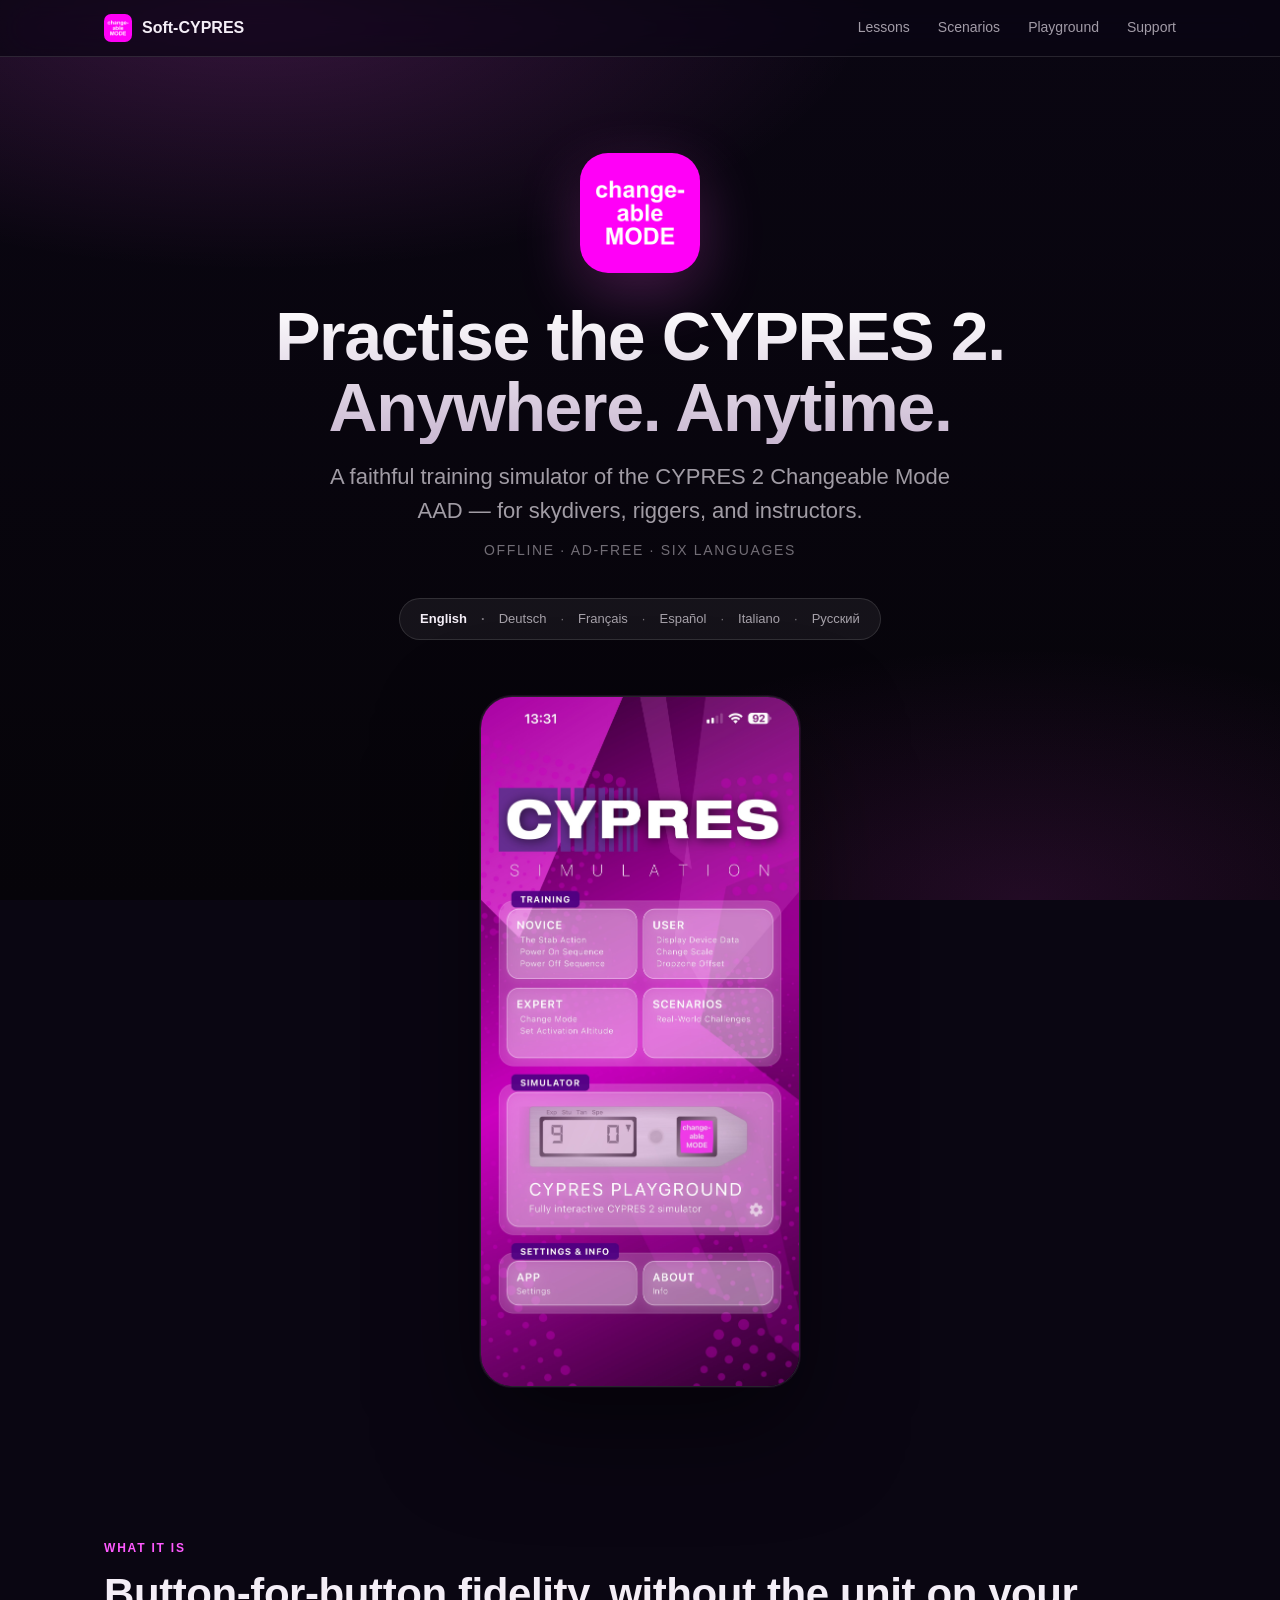
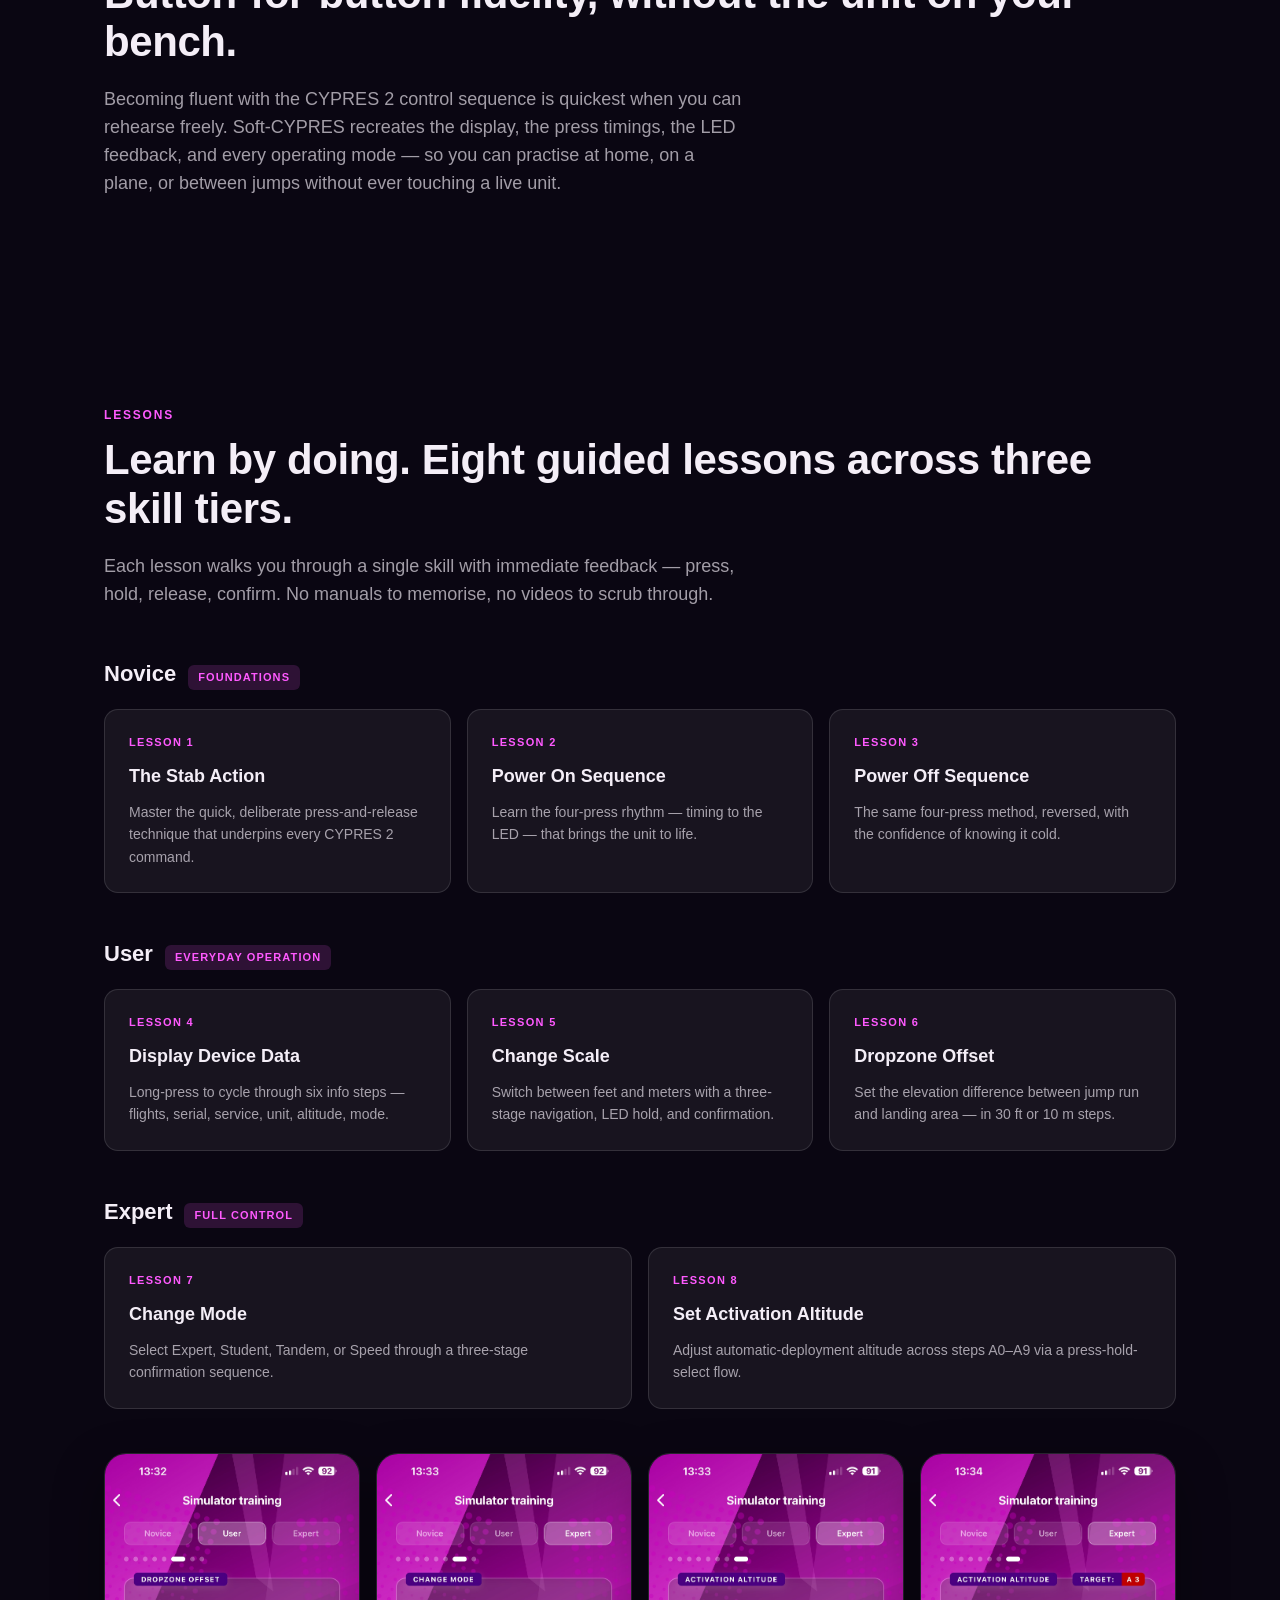
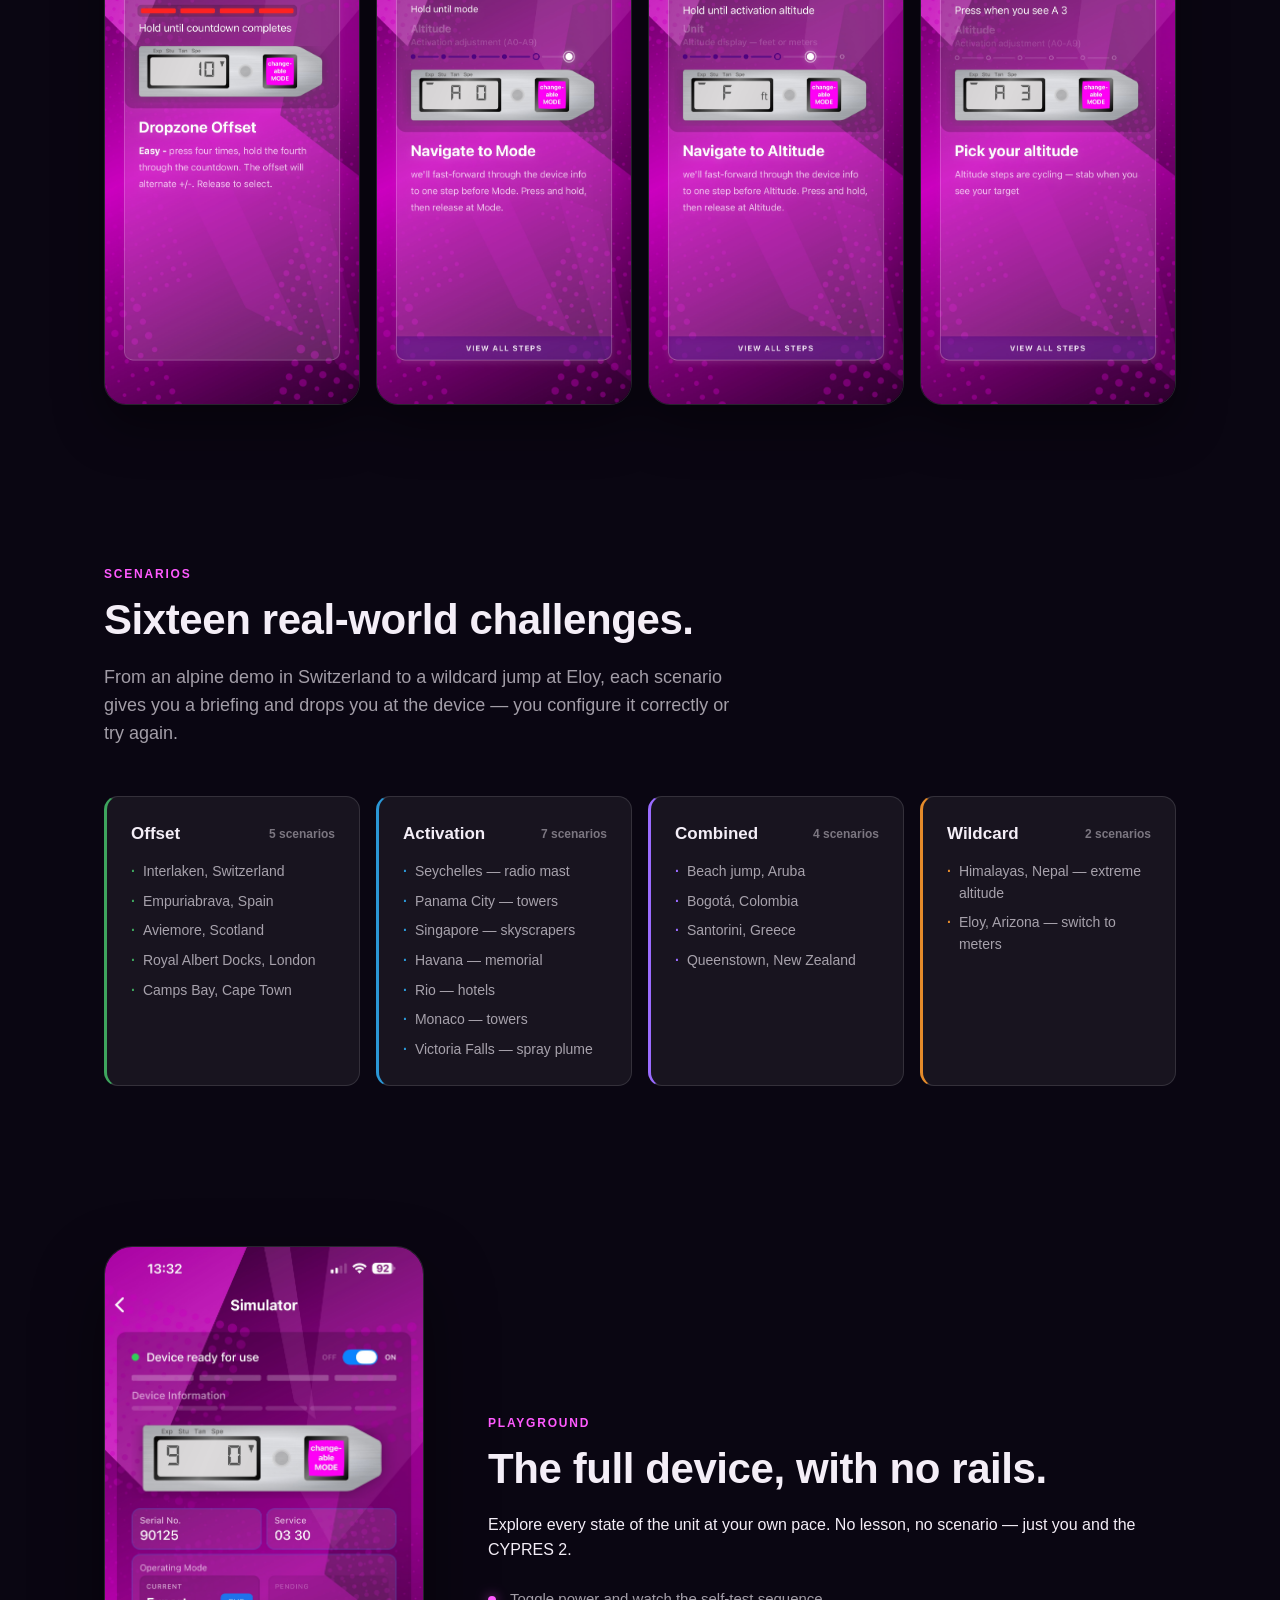
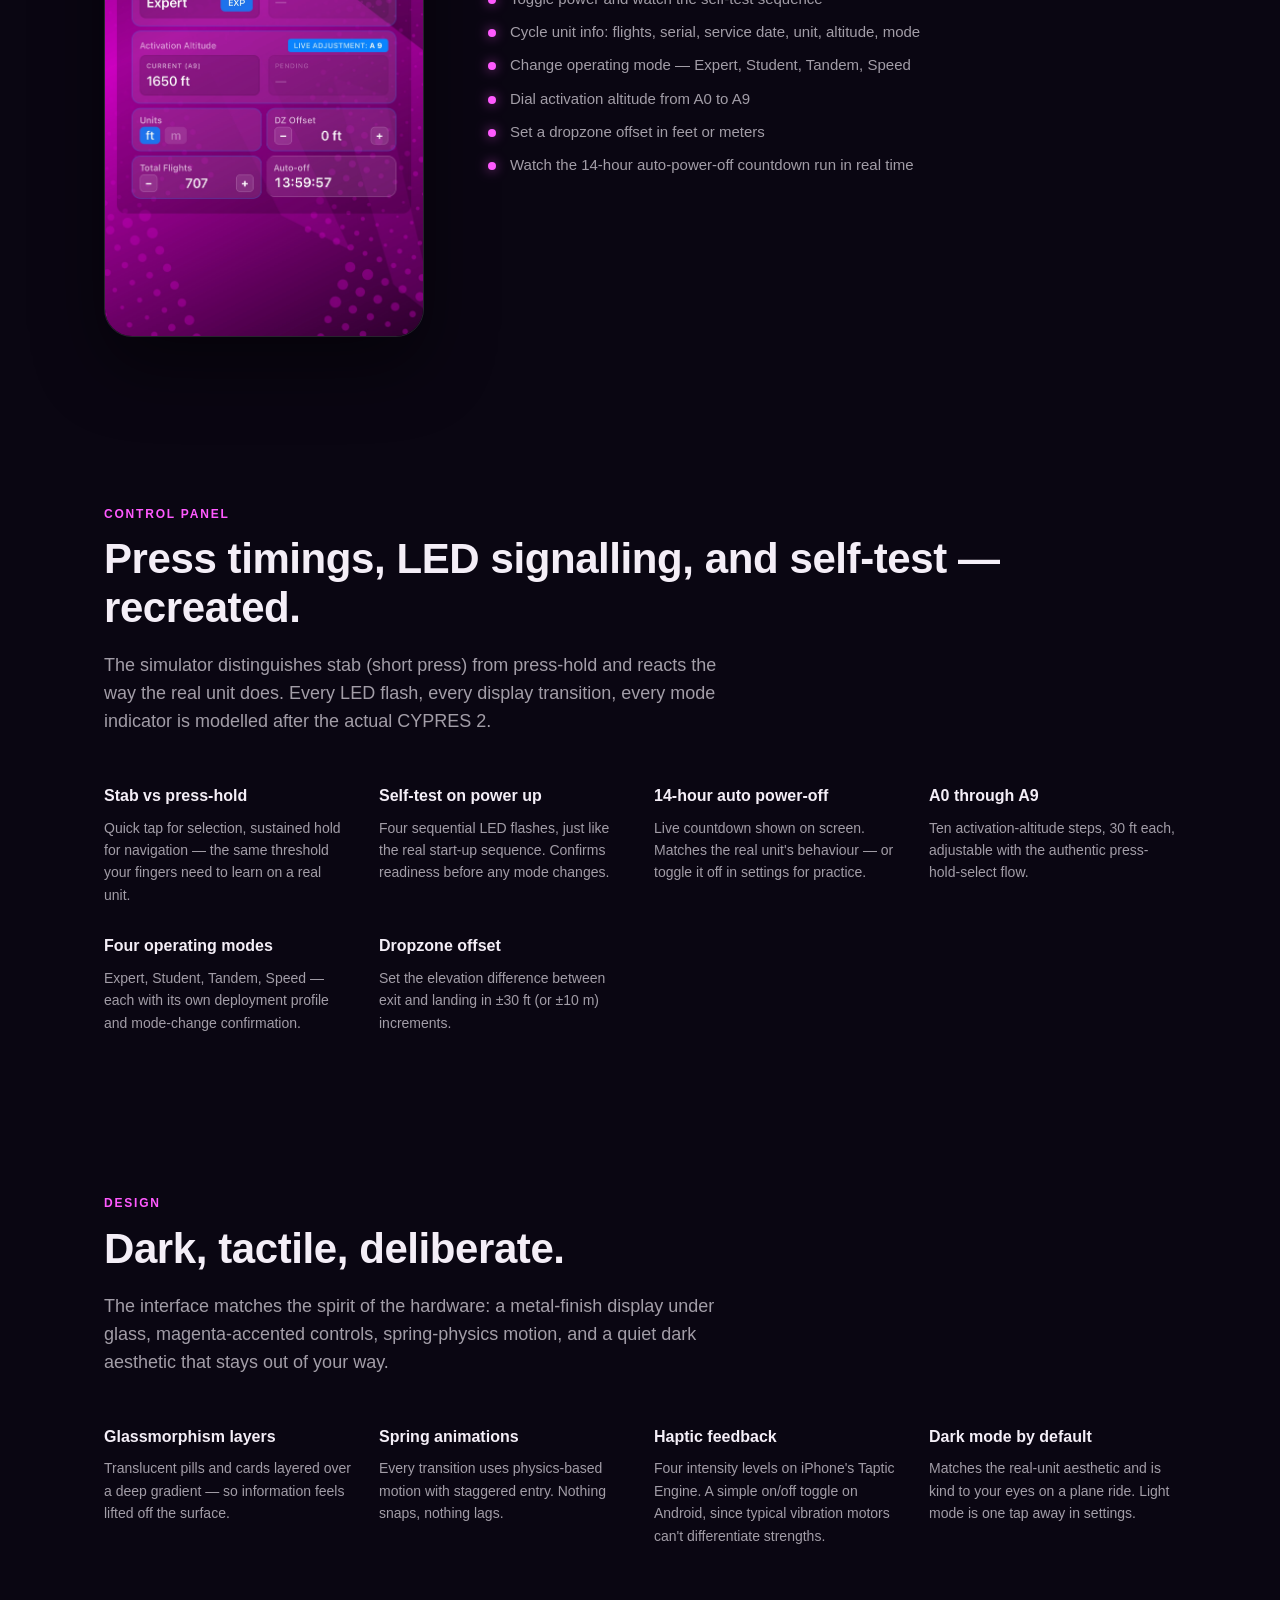
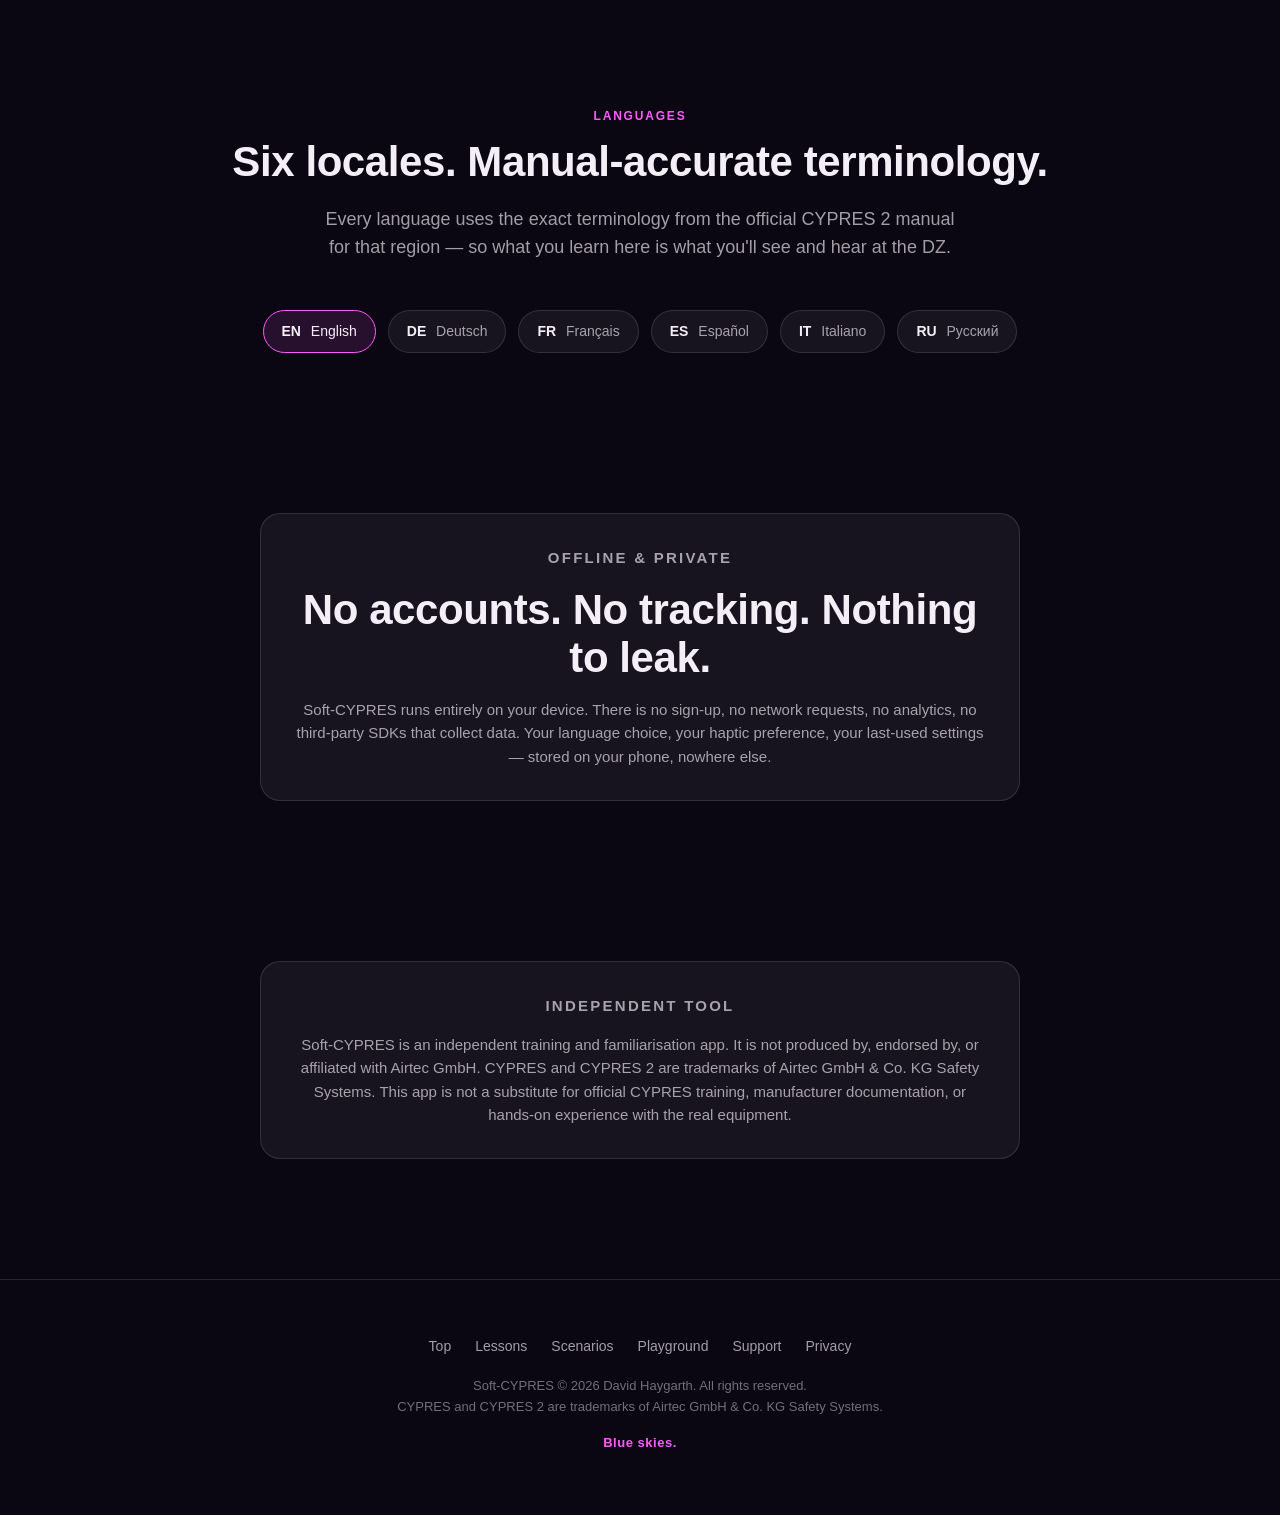
==== commit 8888d77d: "feat: translated marketing pages (de/fr/es/it/ru) + nbsp fix - Add /de /fr /es /it /ru locale pages " ====
--- a/index.html
+++ b/index.html
@@ -3,16 +3,23 @@
 <head>
 <meta charset="utf-8">
 <meta name="viewport" content="width=device-width, initial-scale=1">
-<title>Soft-CYPRES — CYPRES 2 training simulator</title>
-<meta name="description" content="A faithful training simulator for the CYPRES 2 Changeable Mode automatic activation device. Practise button sequences, lessons, and real-world scenarios — offline, ad-free, in six languages.">
+<title>Soft-CYPRES — CYPRES&nbsp;2 training simulator</title>
+<meta name="description" content="A faithful training simulator for the CYPRES&nbsp;2 Changeable Mode automatic activation device. Practise button sequences, lessons, and real-world scenarios — offline, ad-free, in six languages.">
 <meta name="theme-color" content="#0a0612">
 <meta property="og:title" content="Soft-CYPRES">
-<meta property="og:description" content="A training simulator for the CYPRES 2 Changeable Mode AAD. Lessons, scenarios, full device playground.">
+<meta property="og:description" content="A training simulator for the CYPRES&nbsp;2 Changeable Mode AAD. Lessons, scenarios, full device playground.">
 <meta property="og:image" content="assets/icon.png">
 <meta property="og:type" content="website">
 <link rel="icon" type="image/png" href="assets/icon.png">
 <link rel="apple-touch-icon" href="assets/icon.png">
 <link rel="stylesheet" href="styles.css">
+<link rel="alternate" hreflang="en" href="https://soft-cypres.github.io/">
+<link rel="alternate" hreflang="de" href="https://soft-cypres.github.io/de/">
+<link rel="alternate" hreflang="fr" href="https://soft-cypres.github.io/fr/">
+<link rel="alternate" hreflang="es" href="https://soft-cypres.github.io/es/">
+<link rel="alternate" hreflang="it" href="https://soft-cypres.github.io/it/">
+<link rel="alternate" hreflang="ru" href="https://soft-cypres.github.io/ru/">
+<link rel="alternate" hreflang="x-default" href="https://soft-cypres.github.io/">
 </head>
 <body>
 
@@ -43,11 +50,16 @@
   <section class="hero">
     <div class="container">
       <img src="assets/icon.png" alt="" class="hero-icon">
-      <h1>Practise the CYPRES 2.<br>Anywhere. Anytime.</h1>
-      <p class="hero-tagline">A faithful training simulator of the CYPRES 2 Changeable Mode AAD — for skydivers, riggers, and instructors.</p>
+      <h1>Practise the CYPRES&nbsp;2.<br>Anywhere. Anytime.</h1>
+      <p class="hero-tagline">A faithful training simulator of the CYPRES&nbsp;2 Changeable Mode AAD — for skydivers, riggers, and instructors.</p>
       <p class="hero-sub">Offline · Ad-free · Six languages</p>
-      <div class="hero-lang-strip">
-        <span>English</span><span>Deutsch</span><span>Français</span><span>Español</span><span>Italiano</span><span>Русский</span>
+      <div class="hero-lang-strip" aria-label="Language">
+        <span class="current" aria-current="page">English</span>
+        <a href="de/" hreflang="de">Deutsch</a>
+        <a href="fr/" hreflang="fr">Français</a>
+        <a href="es/" hreflang="es">Español</a>
+        <a href="it/" hreflang="it">Italiano</a>
+        <a href="ru/" hreflang="ru">Русский</a>
       </div>
       <img src="assets/screenshots/home.jpeg" alt="Soft-CYPRES home screen" class="hero-shot reveal">
     </div>
@@ -58,7 +70,7 @@
       <p class="section-label">What it is</p>
       <h2 class="section-title reveal">Button-for-button fidelity, without the unit on your bench.</h2>
       <p class="section-intro reveal">
-        Becoming fluent with the CYPRES 2 control sequence is quickest when you can rehearse freely.
+        Becoming fluent with the CYPRES&nbsp;2 control sequence is quickest when you can rehearse freely.
         Soft-CYPRES recreates the display, the press timings, the LED feedback, and every operating mode —
         so you can practise at home, on a plane, or between jumps without ever touching a live unit.
       </p>
@@ -83,7 +95,7 @@
           <div class="card">
             <div class="card-tier">Lesson 1</div>
             <h3>The Stab Action</h3>
-            <p>Master the quick, deliberate press-and-release technique that underpins every CYPRES 2 command.</p>
+            <p>Master the quick, deliberate press-and-release technique that underpins every CYPRES&nbsp;2 command.</p>
           </div>
           <div class="card">
             <div class="card-tier">Lesson 2</div>
@@ -226,7 +238,7 @@
         <div class="split-content reveal">
           <p class="section-label">Playground</p>
           <h2 class="section-title">The full device, with no rails.</h2>
-          <p>Explore every state of the unit at your own pace. No lesson, no scenario — just you and the CYPRES 2.</p>
+          <p>Explore every state of the unit at your own pace. No lesson, no scenario — just you and the CYPRES&nbsp;2.</p>
           <ul>
             <li>Toggle power and watch the self-test sequence</li>
             <li>Cycle unit info: flights, serial, service date, unit, altitude, mode</li>
@@ -246,7 +258,7 @@
       <h2 class="section-title reveal">Press timings, LED signalling, and self-test — recreated.</h2>
       <p class="section-intro reveal">
         The simulator distinguishes stab (short press) from press-hold and reacts the way the real unit does.
-        Every LED flash, every display transition, every mode indicator is modelled after the actual CYPRES 2.
+        Every LED flash, every display transition, every mode indicator is modelled after the actual CYPRES&nbsp;2.
       </p>
       <div class="feature-grid">
         <div class="feature reveal">
@@ -311,16 +323,16 @@
       <p class="section-label">Languages</p>
       <h2 class="section-title reveal">Six locales. Manual-accurate terminology.</h2>
       <p class="section-intro reveal" style="margin-left: auto; margin-right: auto;">
-        Every language uses the exact terminology from the official CYPRES 2 manual for that region — so what you
+        Every language uses the exact terminology from the official CYPRES&nbsp;2 manual for that region — so what you
         learn here is what you'll see and hear at the DZ.
       </p>
       <div class="lang-row">
-        <span class="lang-pill"><strong>EN</strong> English</span>
-        <span class="lang-pill"><strong>DE</strong> Deutsch</span>
-        <span class="lang-pill"><strong>FR</strong> Français</span>
-        <span class="lang-pill"><strong>ES</strong> Español</span>
-        <span class="lang-pill"><strong>IT</strong> Italiano</span>
-        <span class="lang-pill"><strong>RU</strong> Русский</span>
+        <span class="lang-pill current" aria-current="page"><strong>EN</strong> English</span>
+        <a class="lang-pill" href="de/" hreflang="de"><strong>DE</strong> Deutsch</a>
+        <a class="lang-pill" href="fr/" hreflang="fr"><strong>FR</strong> Français</a>
+        <a class="lang-pill" href="es/" hreflang="es"><strong>ES</strong> Español</a>
+        <a class="lang-pill" href="it/" hreflang="it"><strong>IT</strong> Italiano</a>
+        <a class="lang-pill" href="ru/" hreflang="ru"><strong>RU</strong> Русский</a>
       </div>
     </div>
   </section>
@@ -339,7 +351,7 @@
     <div class="container">
       <div class="callout reveal">
         <p class="section-label" style="margin-bottom: 16px;">Independent tool</p>
-        <p>Soft-CYPRES is an independent training and familiarisation app. It is not produced by, endorsed by, or affiliated with Airtec GmbH. CYPRES and CYPRES 2 are trademarks of Airtec GmbH &amp; Co. KG Safety Systems. This app is not a substitute for official CYPRES training, manufacturer documentation, or hands-on experience with the real equipment.</p>
+        <p>Soft-CYPRES is an independent training and familiarisation app. It is not produced by, endorsed by, or affiliated with Airtec GmbH. CYPRES and CYPRES&nbsp;2 are trademarks of Airtec GmbH &amp; Co. KG Safety Systems. This app is not a substitute for official CYPRES training, manufacturer documentation, or hands-on experience with the real equipment.</p>
       </div>
     </div>
   </section>
@@ -358,7 +370,7 @@
     </div>
     <p class="footer-copy">
       Soft-CYPRES © 2026 David Haygarth. All rights reserved.<br>
-      CYPRES and CYPRES 2 are trademarks of Airtec GmbH &amp; Co. KG Safety Systems.
+      CYPRES and CYPRES&nbsp;2 are trademarks of Airtec GmbH &amp; Co. KG Safety Systems.
     </p>
     <p class="footer-sign-off">Blue skies.</p>
   </div>
--- a/styles.css
+++ b/styles.css
@@ -195,10 +195,28 @@
   color: var(--text-muted);
   font-weight: 500;
 }
-.hero-lang-strip span:not(:last-child)::after {
+.hero-lang-strip > *:not(:last-child)::after {
   content: '·';
   margin-left: 14px;
   color: var(--text-dim);
+}
+.hero-lang-strip a {
+  color: var(--text-muted);
+  transition: color 0.15s;
+}
+.hero-lang-strip a:hover {
+  color: var(--accent);
+  opacity: 1;
+}
+.hero-lang-strip .current {
+  color: var(--text);
+  font-weight: 600;
+}
+.lang-pill:hover { opacity: 1; }
+.lang-pill.current {
+  border-color: var(--accent);
+  color: var(--text);
+  background: rgba(255, 90, 255, 0.12);
 }
 .hero-shot {
   max-width: 320px;
